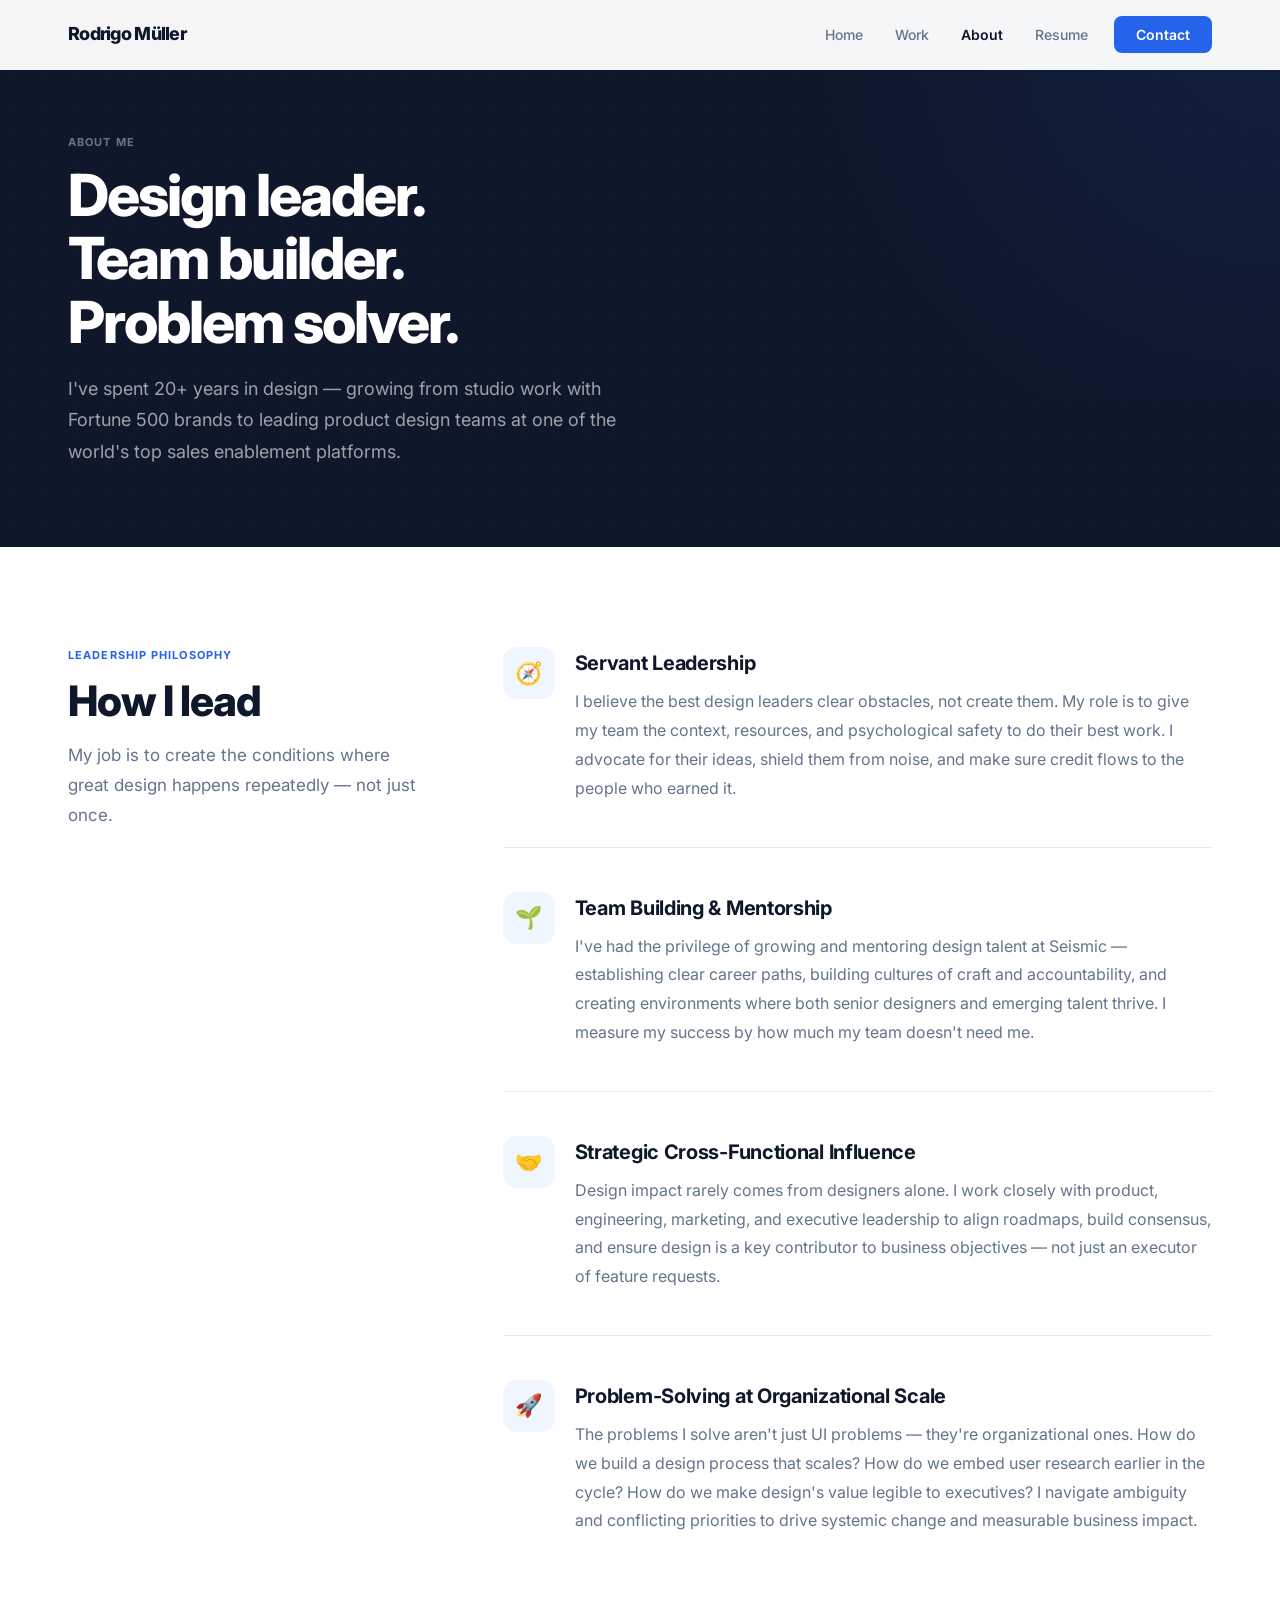
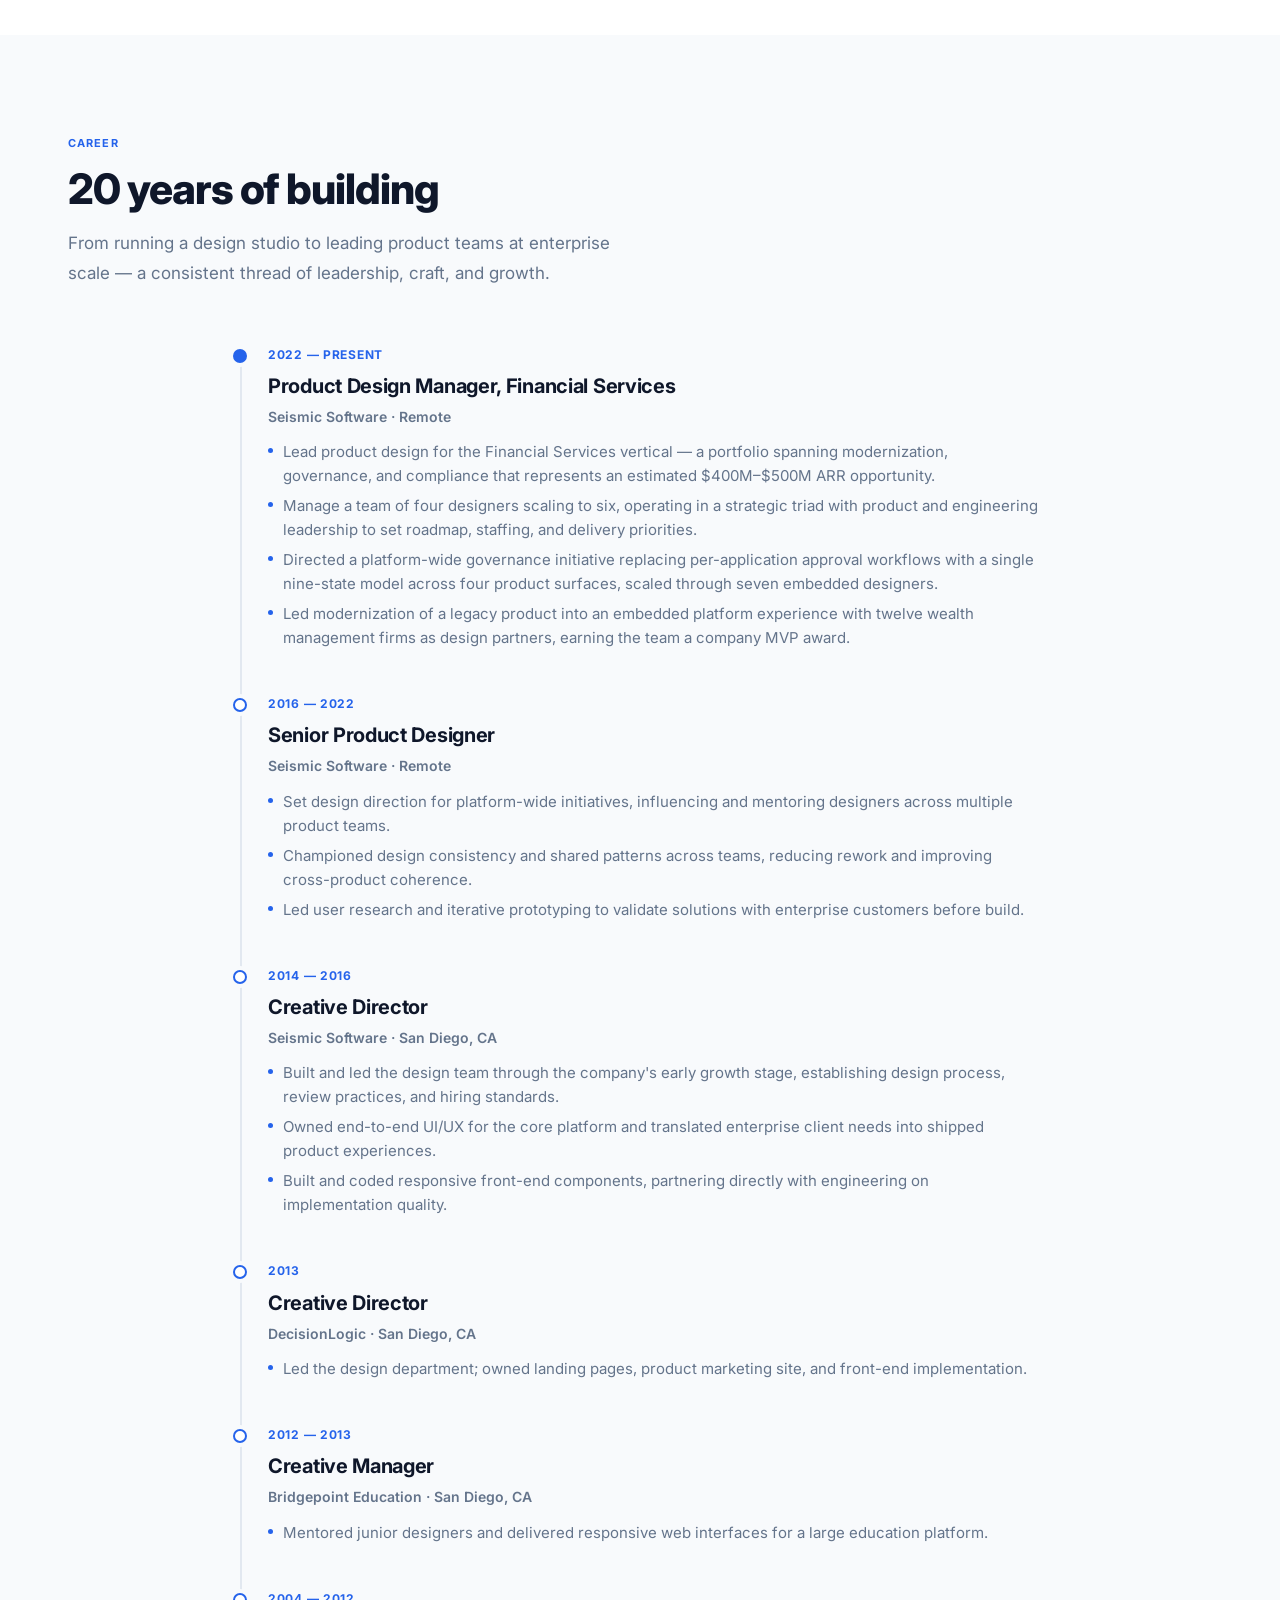
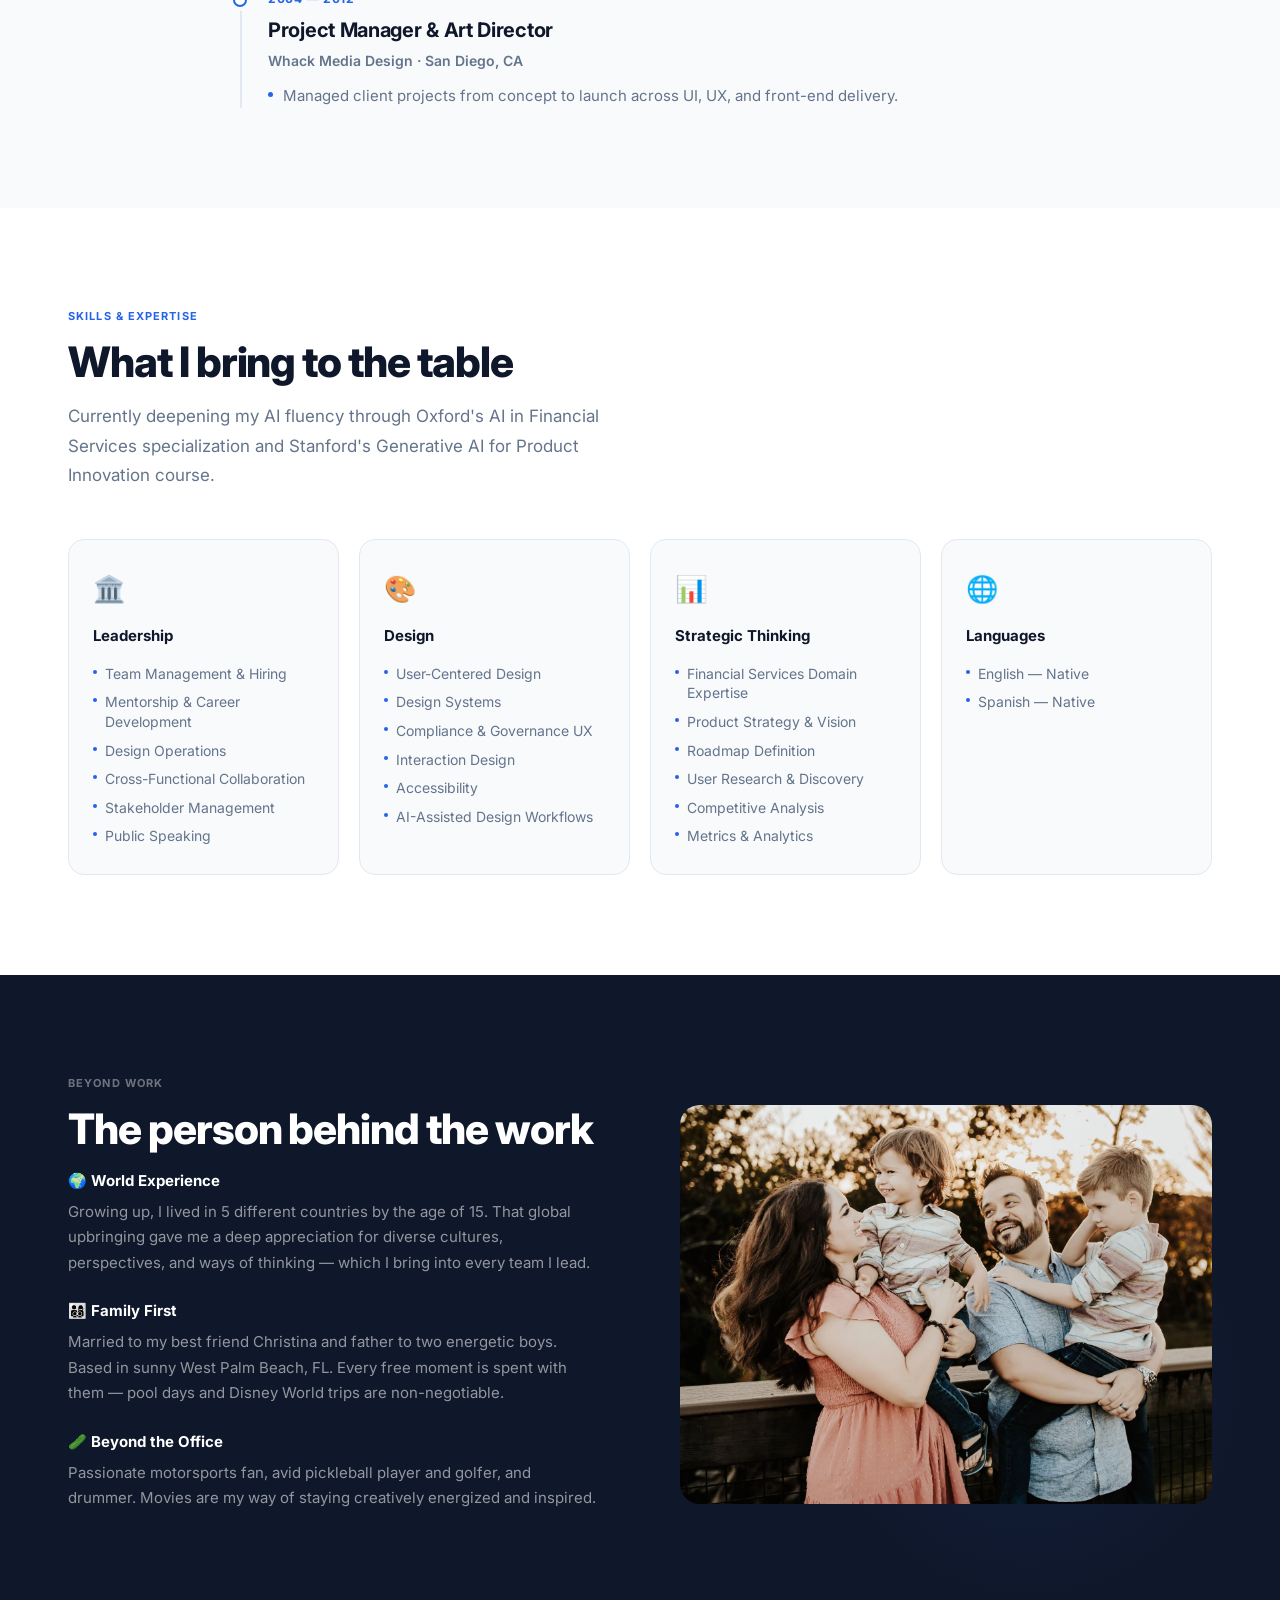
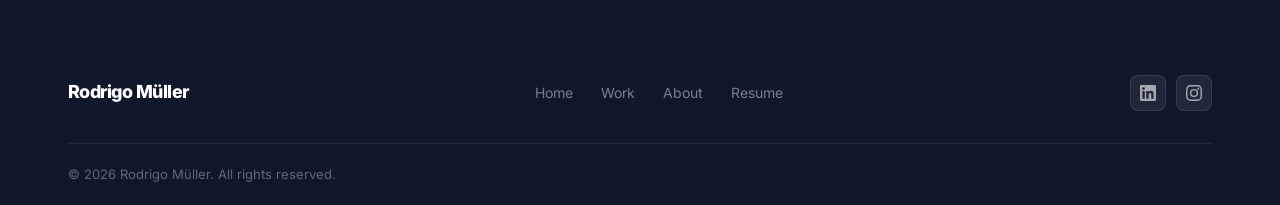
==== about.html @ 610b1f3c "Add golf to Beyond the Office section" ====
<!DOCTYPE html>
<html lang="en">
<head>
  <meta charset="UTF-8" />
  <meta name="viewport" content="width=device-width, initial-scale=1.0" />
  <title>About — Rodrigo Müller</title>
  <meta name="description" content="Design leader with 20+ years of experience building products and teams. Currently Product Design Manager, Financial Services at Seismic." />
  <link rel="stylesheet" href="css/style.css" />
</head>
<body>

  <!-- ===================== NAVIGATION ===================== -->
  <nav class="nav" id="nav">
    <div class="container">
      <a href="index.html" class="nav-logo">Rodrigo Müller</a>
      <ul class="nav-links" id="navLinks">
        <li><a href="index.html" class="nav-link" data-page="index.html">Home</a></li>
        <li><a href="case-studies.html" class="nav-link" data-page="case-studies.html">Work</a></li>
        <li><a href="about.html" class="nav-link" data-page="about.html">About</a></li>
        <li><a href="resume.html" class="nav-link" data-page="resume.html">Resume</a></li>
        <li><a href="mailto:rocomu8@gmail.com" class="nav-cta">Contact</a></li>
      </ul>
      <button class="nav-mobile-toggle" id="navToggle" aria-label="Toggle menu" aria-expanded="false">
        <span></span><span></span><span></span>
      </button>
    </div>
  </nav>

  <!-- ===================== PAGE HERO ===================== -->
  <section class="page-hero">
    <div class="container">
      <span class="section-label">About Me</span>
      <h1 class="page-hero-title">Design leader.<br>Team builder.<br>Problem solver.</h1>
      <p class="page-hero-subtitle">
        I've spent 20+ years in design — growing from studio work with Fortune 500 brands
        to leading product design teams at one of the world's top sales enablement platforms.
      </p>
    </div>
  </section>

  <!-- ===================== LEADERSHIP ===================== -->
  <section class="leadership-section">
    <div class="container">
      <div class="leadership-grid">
        <div class="leadership-intro fade-up">
          <span class="section-label">Leadership Philosophy</span>
          <h2 class="section-title">How I lead</h2>
          <p class="section-subtitle">
            My job is to create the conditions where great design happens repeatedly —
            not just once.
          </p>
        </div>
        <div class="leadership-items stagger">
          <div class="leadership-item">
            <div class="leadership-icon">🧭</div>
            <div>
              <h3 class="leadership-item-title">Servant Leadership</h3>
              <p class="leadership-item-desc">
                I believe the best design leaders clear obstacles, not create them. My role
                is to give my team the context, resources, and psychological safety to do their
                best work. I advocate for their ideas, shield them from noise, and make sure
                credit flows to the people who earned it.
              </p>
            </div>
          </div>
          <div class="leadership-item">
            <div class="leadership-icon">🌱</div>
            <div>
              <h3 class="leadership-item-title">Team Building & Mentorship</h3>
              <p class="leadership-item-desc">
                I've had the privilege of growing and mentoring design talent at Seismic —
                establishing clear career paths, building cultures of craft and accountability,
                and creating environments where both senior designers and emerging talent thrive.
                I measure my success by how much my team doesn't need me.
              </p>
            </div>
          </div>
          <div class="leadership-item">
            <div class="leadership-icon">🤝</div>
            <div>
              <h3 class="leadership-item-title">Strategic Cross-Functional Influence</h3>
              <p class="leadership-item-desc">
                Design impact rarely comes from designers alone. I work closely with product,
                engineering, marketing, and executive leadership to align roadmaps, build
                consensus, and ensure design is a key contributor to business objectives —
                not just an executor of feature requests.
              </p>
            </div>
          </div>
          <div class="leadership-item">
            <div class="leadership-icon">🚀</div>
            <div>
              <h3 class="leadership-item-title">Problem-Solving at Organizational Scale</h3>
              <p class="leadership-item-desc">
                The problems I solve aren't just UI problems — they're organizational ones.
                How do we build a design process that scales? How do we embed user research
                earlier in the cycle? How do we make design's value legible to executives?
                I navigate ambiguity and conflicting priorities to drive systemic change and
                measurable business impact.
              </p>
            </div>
          </div>
        </div>
      </div>
    </div>
  </section>

  <!-- ===================== CAREER TIMELINE ===================== -->
  <section class="career-section">
    <div class="container">
      <div class="fade-up" style="margin-bottom: 56px; max-width: 640px;">
        <span class="section-label">Career</span>
        <h2 class="section-title">20 years of building</h2>
        <p class="section-subtitle">
          From running a design studio to leading product teams at enterprise scale —
          a consistent thread of leadership, craft, and growth.
        </p>
      </div>
      <div class="timeline stagger">
        <div class="timeline-item">
          <div class="timeline-dot current"></div>
          <div class="timeline-date">2022 — Present</div>
          <div class="timeline-role">Product Design Manager, Financial Services</div>
          <div class="timeline-company">Seismic Software · Remote</div>
          <div class="timeline-bullets">
            <div class="timeline-bullet">Lead product design for the Financial Services vertical — a portfolio spanning modernization, governance, and compliance that represents an estimated $400M–$500M ARR opportunity.</div>
            <div class="timeline-bullet">Manage a team of four designers scaling to six, operating in a strategic triad with product and engineering leadership to set roadmap, staffing, and delivery priorities.</div>
            <div class="timeline-bullet">Directed a platform-wide governance initiative replacing per-application approval workflows with a single nine-state model across four product surfaces, scaled through seven embedded designers.</div>
            <div class="timeline-bullet">Led modernization of a legacy product into an embedded platform experience with twelve wealth management firms as design partners, earning the team a company MVP award.</div>
          </div>
        </div>
        <div class="timeline-item">
          <div class="timeline-dot"></div>
          <div class="timeline-date">2016 — 2022</div>
          <div class="timeline-role">Senior Product Designer</div>
          <div class="timeline-company">Seismic Software · Remote</div>
          <div class="timeline-bullets">
            <div class="timeline-bullet">Set design direction for platform-wide initiatives, influencing and mentoring designers across multiple product teams.</div>
            <div class="timeline-bullet">Championed design consistency and shared patterns across teams, reducing rework and improving cross-product coherence.</div>
            <div class="timeline-bullet">Led user research and iterative prototyping to validate solutions with enterprise customers before build.</div>
          </div>
        </div>
        <div class="timeline-item">
          <div class="timeline-dot"></div>
          <div class="timeline-date">2014 — 2016</div>
          <div class="timeline-role">Creative Director</div>
          <div class="timeline-company">Seismic Software · San Diego, CA</div>
          <div class="timeline-bullets">
            <div class="timeline-bullet">Built and led the design team through the company's early growth stage, establishing design process, review practices, and hiring standards.</div>
            <div class="timeline-bullet">Owned end-to-end UI/UX for the core platform and translated enterprise client needs into shipped product experiences.</div>
            <div class="timeline-bullet">Built and coded responsive front-end components, partnering directly with engineering on implementation quality.</div>
          </div>
        </div>
        <div class="timeline-item">
          <div class="timeline-dot"></div>
          <div class="timeline-date">2013</div>
          <div class="timeline-role">Creative Director</div>
          <div class="timeline-company">DecisionLogic · San Diego, CA</div>
          <div class="timeline-bullets">
            <div class="timeline-bullet">Led the design department; owned landing pages, product marketing site, and front-end implementation.</div>
          </div>
        </div>
        <div class="timeline-item">
          <div class="timeline-dot"></div>
          <div class="timeline-date">2012 — 2013</div>
          <div class="timeline-role">Creative Manager</div>
          <div class="timeline-company">Bridgepoint Education · San Diego, CA</div>
          <div class="timeline-bullets">
            <div class="timeline-bullet">Mentored junior designers and delivered responsive web interfaces for a large education platform.</div>
          </div>
        </div>
        <div class="timeline-item">
          <div class="timeline-dot"></div>
          <div class="timeline-date">2004 — 2012</div>
          <div class="timeline-role">Project Manager & Art Director</div>
          <div class="timeline-company">Whack Media Design · San Diego, CA</div>
          <div class="timeline-bullets">
            <div class="timeline-bullet">Managed client projects from concept to launch across UI, UX, and front-end delivery.</div>
          </div>
        </div>
      </div>
    </div>
  </section>

  <!-- ===================== SKILLS ===================== -->
  <section class="skills-section">
    <div class="container">
      <div class="fade-up" style="margin-bottom: 0;">
        <span class="section-label">Skills & Expertise</span>
        <h2 class="section-title">What I bring to the table</h2>
        <p class="section-subtitle" style="margin-top: 12px;">
          Currently deepening my AI fluency through Oxford's AI in Financial Services
          specialization and Stanford's Generative AI for Product Innovation course.
        </p>
      </div>
      <div class="skills-grid stagger">
        <div class="skill-card">
          <div class="skill-card-icon">🏛️</div>
          <div class="skill-card-title">Leadership</div>
          <ul class="skill-list">
            <li>Team Management & Hiring</li>
            <li>Mentorship & Career Development</li>
            <li>Design Operations</li>
            <li>Cross-Functional Collaboration</li>
            <li>Stakeholder Management</li>
            <li>Public Speaking</li>
          </ul>
        </div>
        <div class="skill-card">
          <div class="skill-card-icon">🎨</div>
          <div class="skill-card-title">Design</div>
          <ul class="skill-list">
            <li>User-Centered Design</li>
            <li>Design Systems</li>
            <li>Compliance & Governance UX</li>
            <li>Interaction Design</li>
            <li>Accessibility</li>
            <li>AI-Assisted Design Workflows</li>
          </ul>
        </div>
        <div class="skill-card">
          <div class="skill-card-icon">📊</div>
          <div class="skill-card-title">Strategic Thinking</div>
          <ul class="skill-list">
            <li>Financial Services Domain Expertise</li>
            <li>Product Strategy & Vision</li>
            <li>Roadmap Definition</li>
            <li>User Research & Discovery</li>
            <li>Competitive Analysis</li>
            <li>Metrics & Analytics</li>
          </ul>
        </div>
        <div class="skill-card">
          <div class="skill-card-icon">🌐</div>
          <div class="skill-card-title">Languages</div>
          <ul class="skill-list">
            <li>English — Native</li>
            <li>Spanish — Native</li>
          </ul>
        </div>
      </div>
    </div>
  </section>

  <!-- ===================== PERSONAL ===================== -->
  <section class="personal-section">
    <div class="container">
      <div class="personal-grid">
        <div class="personal-content fade-up">
          <span class="section-label">Beyond Work</span>
          <h2 class="section-title" style="color: #fff;">The person behind the work</h2>
          <div class="personal-item">
            <div class="personal-item-title">🌍 World Experience</div>
            <div class="personal-item-desc">
              Growing up, I lived in 5 different countries by the age of 15. That global upbringing
              gave me a deep appreciation for diverse cultures, perspectives, and ways of thinking —
              which I bring into every team I lead.
            </div>
          </div>
          <div class="personal-item">
            <div class="personal-item-title">👨‍👩‍👦‍👦 Family First</div>
            <div class="personal-item-desc">
              Married to my best friend Christina and father to two energetic boys. Based in sunny
              West Palm Beach, FL. Every free moment is spent with them — pool days and Disney World
              trips are non-negotiable.
            </div>
          </div>
          <div class="personal-item">
            <div class="personal-item-title">🥒 Beyond the Office</div>
            <div class="personal-item-desc">
              Passionate motorsports fan, avid pickleball player and golfer, and drummer. Movies
              are my way of staying creatively energized and inspired.
            </div>
          </div>
        </div>
        <div class="personal-image fade-up">
          <img src="assets/img/family.jpg" alt="Rodrigo with his family" />
        </div>
      </div>
    </div>
  </section>

  <!-- ===================== FOOTER ===================== -->
  <footer class="footer">
    <div class="container">
      <div class="footer-top">
        <div class="footer-logo">Rodrigo Müller</div>
        <nav class="footer-nav">
          <a href="index.html" class="footer-nav-link">Home</a>
          <a href="case-studies.html" class="footer-nav-link">Work</a>
          <a href="about.html" class="footer-nav-link">About</a>
          <a href="resume.html" class="footer-nav-link">Resume</a>
        </nav>
        <div class="footer-social">
          <a href="https://www.linkedin.com/in/rodmuller/" class="social-btn" target="_blank" rel="noopener" aria-label="LinkedIn">
            <svg width="16" height="16" viewBox="0 0 24 24" fill="currentColor"><path d="M20.447 20.452h-3.554v-5.569c0-1.328-.027-3.037-1.852-3.037-1.853 0-2.136 1.445-2.136 2.939v5.667H9.351V9h3.414v1.561h.046c.477-.9 1.637-1.85 3.37-1.85 3.601 0 4.267 2.37 4.267 5.455v6.286zM5.337 7.433a2.062 2.062 0 01-2.063-2.065 2.064 2.064 0 112.063 2.065zm1.782 13.019H3.555V9h3.564v11.452zM22.225 0H1.771C.792 0 0 .774 0 1.729v20.542C0 23.227.792 24 1.771 24h20.451C23.2 24 24 23.227 24 22.271V1.729C24 .774 23.2 0 22.222 0h.003z"/></svg>
          </a>
          <a href="https://www.instagram.com/rocomu8/" class="social-btn" target="_blank" rel="noopener" aria-label="Instagram">
            <svg width="16" height="16" viewBox="0 0 24 24" fill="currentColor"><path d="M12 2.163c3.204 0 3.584.012 4.85.07 3.252.148 4.771 1.691 4.919 4.919.058 1.265.069 1.645.069 4.849 0 3.205-.012 3.584-.069 4.849-.149 3.225-1.664 4.771-4.919 4.919-1.266.058-1.644.07-4.85.07-3.204 0-3.584-.012-4.849-.07-3.26-.149-4.771-1.699-4.919-4.92-.058-1.265-.07-1.644-.07-4.849 0-3.204.013-3.583.07-4.849.149-3.227 1.664-4.771 4.919-4.919 1.266-.057 1.645-.069 4.849-.069zM12 0C8.741 0 8.333.014 7.053.072 2.695.272.273 2.69.073 7.052.014 8.333 0 8.741 0 12c0 3.259.014 3.668.072 4.948.2 4.358 2.618 6.78 6.98 6.98C8.333 23.986 8.741 24 12 24c3.259 0 3.668-.014 4.948-.072 4.354-.2 6.782-2.618 6.979-6.98.059-1.28.073-1.689.073-4.948 0-3.259-.014-3.667-.072-4.947-.196-4.354-2.617-6.78-6.979-6.98C15.668.014 15.259 0 12 0zm0 5.838a6.162 6.162 0 100 12.324 6.162 6.162 0 000-12.324zM12 16a4 4 0 110-8 4 4 0 010 8zm6.406-11.845a1.44 1.44 0 100 2.881 1.44 1.44 0 000-2.881z"/></svg>
          </a>
        </div>
      </div>
      <div class="footer-bottom">
        <p class="footer-copy">© <span id="year"></span> Rodrigo Müller. All rights reserved.</p>
      </div>
    </div>
  </footer>

  <script src="js/main.js"></script>
</body>
</html>
---- css/style.css ----
@import url('https://fonts.googleapis.com/css2?family=Inter:wght@300;400;500;600;700;800&display=swap');

/* ============================================================
   CSS Variables
   ============================================================ */
:root {
  --navy:        #0F172A;
  --navy-light:  #1E293B;
  --blue:        #2563EB;
  --blue-hover:  #1D4ED8;
  --blue-light:  #EFF6FF;
  --amber:       #D97706;
  --white:       #FFFFFF;
  --bg-alt:      #F8FAFC;
  --text:        #0F172A;
  --text-muted:  #64748B;
  --border:      #E2E8F0;
  --font:        'Inter', -apple-system, BlinkMacSystemFont, 'Segoe UI', sans-serif;
  --max-w:       1200px;
  --nav-h:       70px;
  --ease:        all 0.2s ease;
}

/* ============================================================
   Reset & Base
   ============================================================ */
*, *::before, *::after { box-sizing: border-box; margin: 0; padding: 0; }
html { scroll-behavior: smooth; font-size: 16px; }
body {
  font-family: var(--font);
  color: var(--text);
  background: var(--white);
  line-height: 1.6;
  -webkit-font-smoothing: antialiased;
}
img { display: block; max-width: 100%; }
a { color: inherit; text-decoration: none; }
ul { list-style: none; }

/* ============================================================
   Utilities
   ============================================================ */
.container {
  max-width: var(--max-w);
  margin: 0 auto;
  padding: 0 28px;
}
.section-label {
  display: block;
  font-size: 11px;
  font-weight: 700;
  letter-spacing: 0.1em;
  text-transform: uppercase;
  color: var(--blue);
  margin-bottom: 12px;
}
.section-title {
  font-size: clamp(28px, 4vw, 42px);
  font-weight: 800;
  line-height: 1.15;
  letter-spacing: -0.025em;
  color: var(--text);
  margin-bottom: 16px;
}
.section-subtitle {
  font-size: 17px;
  color: var(--text-muted);
  line-height: 1.75;
  max-width: 580px;
}

/* ============================================================
   Navigation
   ============================================================ */
.nav {
  position: fixed;
  top: 0; left: 0; right: 0;
  z-index: 200;
  height: var(--nav-h);
  display: flex;
  align-items: center;
  background: rgba(255, 255, 255, 0.96);
  backdrop-filter: blur(14px);
  border-bottom: 1px solid transparent;
  transition: border-color 0.3s, box-shadow 0.3s;
}
.nav.scrolled {
  border-bottom-color: var(--border);
  box-shadow: 0 1px 12px rgba(0,0,0,0.06);
}
.nav .container {
  display: flex;
  align-items: center;
  justify-content: space-between;
  width: 100%;
}
.nav-logo {
  font-size: 18px;
  font-weight: 800;
  letter-spacing: -0.04em;
  color: var(--navy);
  white-space: nowrap;
}
.nav-links {
  display: flex;
  align-items: center;
  gap: 4px;
}
.nav-link {
  font-size: 14px;
  font-weight: 500;
  color: var(--text-muted);
  padding: 8px 14px;
  border-radius: 8px;
  transition: var(--ease);
}
.nav-link:hover { color: var(--text); background: var(--bg-alt); }
.nav-link.active { color: var(--text); font-weight: 600; }
.nav-cta {
  font-size: 14px;
  font-weight: 600;
  color: var(--white);
  background: var(--blue);
  padding: 10px 22px;
  border-radius: 8px;
  margin-left: 8px;
  transition: var(--ease);
}
.nav-cta:hover { background: var(--blue-hover); }
.nav-mobile-toggle {
  display: none;
  flex-direction: column;
  gap: 5px;
  cursor: pointer;
  padding: 8px;
  background: none;
  border: none;
}
.nav-mobile-toggle span {
  display: block;
  width: 22px;
  height: 2px;
  background: var(--text);
  border-radius: 2px;
  transition: var(--ease);
}

/* ============================================================
   Buttons
   ============================================================ */
.btn {
  display: inline-flex;
  align-items: center;
  gap: 8px;
  font-size: 15px;
  font-weight: 600;
  padding: 14px 28px;
  border-radius: 10px;
  transition: var(--ease);
  cursor: pointer;
  border: none;
  white-space: nowrap;
}
.btn-primary { background: var(--blue); color: var(--white); }
.btn-primary:hover { background: var(--blue-hover); transform: translateY(-1px); box-shadow: 0 8px 24px rgba(37,99,235,0.3); }
.btn-outline { background: transparent; color: var(--text); border: 1.5px solid var(--border); }
.btn-outline:hover { border-color: var(--navy); background: var(--bg-alt); }
.btn-ghost { background: transparent; color: var(--white); border: 1.5px solid rgba(255,255,255,0.25); }
.btn-ghost:hover { background: rgba(255,255,255,0.08); border-color: rgba(255,255,255,0.5); }
.btn-sm { font-size: 13px; padding: 10px 20px; }

/* ============================================================
   Hero Section (Home)
   ============================================================ */
.hero {
  background: var(--navy);
  min-height: 100vh;
  display: flex;
  align-items: center;
  padding-top: var(--nav-h);
  position: relative;
  overflow: hidden;
  background-image: radial-gradient(rgba(255,255,255,0.025) 1px, transparent 1px);
  background-size: 30px 30px;
}
.hero::before {
  content: '';
  position: absolute;
  top: -150px; right: -150px;
  width: 700px; height: 700px;
  border-radius: 50%;
  background: radial-gradient(circle, rgba(37,99,235,0.14) 0%, transparent 65%);
  pointer-events: none;
}
.hero::after {
  content: '';
  position: absolute;
  bottom: -80px; left: -80px;
  width: 500px; height: 500px;
  border-radius: 50%;
  background: radial-gradient(circle, rgba(217,119,6,0.06) 0%, transparent 65%);
  pointer-events: none;
}
.hero .container {
  display: grid;
  grid-template-columns: 1.1fr 0.9fr;
  gap: 80px;
  align-items: center;
  padding-top: 80px;
  padding-bottom: 80px;
  position: relative;
  z-index: 1;
}
.hero-badge {
  display: inline-flex;
  align-items: center;
  gap: 8px;
  font-size: 12px;
  font-weight: 700;
  letter-spacing: 0.08em;
  text-transform: uppercase;
  color: #93C5FD;
  background: rgba(37,99,235,0.12);
  border: 1px solid rgba(37,99,235,0.25);
  padding: 6px 14px;
  border-radius: 100px;
  margin-bottom: 24px;
}
.hero-badge-dot {
  width: 6px; height: 6px;
  border-radius: 50%;
  background: #60A5FA;
  animation: pulse 2s infinite;
}
@keyframes pulse {
  0%, 100% { opacity: 1; }
  50% { opacity: 0.4; }
}
.hero-headline {
  font-size: clamp(38px, 5.5vw, 64px);
  font-weight: 800;
  line-height: 1.08;
  letter-spacing: -0.035em;
  color: var(--white);
  margin-bottom: 22px;
}
.hero-headline em {
  font-style: normal;
  color: #60A5FA;
}
.hero-description {
  font-size: 18px;
  line-height: 1.75;
  color: rgba(255,255,255,0.65);
  margin-bottom: 36px;
  max-width: 500px;
}
.hero-cta {
  display: flex;
  gap: 12px;
  flex-wrap: wrap;
}
.hero-image-wrap {
  display: flex;
  justify-content: flex-end;
  position: relative;
}
.hero-image-wrap img {
  width: 100%;
  max-width: 440px;
  border-radius: 20px;
  object-fit: cover;
  object-position: top center;
  aspect-ratio: 3/4;
  border: 1px solid rgba(255,255,255,0.08);
}
.hero-img-placeholder {
  width: 100%;
  max-width: 440px;
  aspect-ratio: 3/4;
  border-radius: 20px;
  background: linear-gradient(145deg, #1E293B 0%, #0F172A 100%);
  border: 1px solid rgba(255,255,255,0.08);
  display: flex;
  align-items: center;
  justify-content: center;
  color: rgba(255,255,255,0.25);
  font-size: 13px;
  letter-spacing: 0.05em;
}

/* ============================================================
   Stats Bar
   ============================================================ */
.stats-bar {
  background: var(--white);
  border-bottom: 1px solid var(--border);
  padding: 48px 0;
}
.stats-bar .container {
  display: grid;
  grid-template-columns: repeat(4, 1fr);
  gap: 0;
  position: relative;
}
.stats-bar .container::before {
  display: none;
}
.stat-item {
  text-align: center;
  padding: 0 20px;
  border-right: 1px solid var(--border);
}
.stat-item:last-child { border-right: none; }
.stat-number {
  font-size: 38px;
  font-weight: 800;
  color: var(--text);
  letter-spacing: -0.04em;
  line-height: 1;
  margin-bottom: 8px;
}
.stat-number span { color: var(--blue); }
.stat-label {
  font-size: 13px;
  color: var(--text-muted);
  font-weight: 500;
  line-height: 1.4;
}

/* ============================================================
   Featured Work (Home)
   ============================================================ */
.featured-work {
  padding: 100px 0;
}
.section-header {
  display: flex;
  align-items: flex-end;
  justify-content: space-between;
  margin-bottom: 64px;
  flex-wrap: wrap;
  gap: 24px;
}
.case-card {
  display: grid;
  grid-template-columns: 1fr 1fr;
  background: var(--white);
  border: 1px solid var(--border);
  border-radius: 20px;
  overflow: hidden;
  margin-bottom: 24px;
  transition: box-shadow 0.3s ease, transform 0.3s ease;
}
.case-card:hover {
  box-shadow: 0 24px 60px rgba(0,0,0,0.1);
  transform: translateY(-4px);
}
.case-card.reverse { direction: rtl; }
.case-card.reverse > * { direction: ltr; }
.case-card-image {
  overflow: hidden;
  position: relative;
  min-height: 380px;
}
.case-card-image { border-right: 1px solid var(--border); }
.case-card.reverse .case-card-image { border-right: none; border-left: 1px solid var(--border); }
.case-card-image img {
  width: 100%;
  height: 100%;
  object-fit: cover;
  object-position: center;
  transition: transform 0.5s ease;
}
.case-card:hover .case-card-image img { transform: scale(1.04); }
.case-card-img-placeholder {
  width: 100%; height: 100%; min-height: 380px;
  background: linear-gradient(145deg, #1E293B 0%, #334155 100%);
  display: flex; align-items: center; justify-content: center;
  color: rgba(255,255,255,0.2); font-size: 13px; letter-spacing: 0.05em;
}
.case-card-content {
  padding: 56px 52px;
  display: flex;
  flex-direction: column;
  justify-content: center;
}
.case-tag {
  display: inline-block;
  font-size: 11px;
  font-weight: 700;
  letter-spacing: 0.08em;
  text-transform: uppercase;
  color: var(--blue);
  margin-bottom: 14px;
}
.case-card-title {
  font-size: 26px;
  font-weight: 800;
  letter-spacing: -0.025em;
  line-height: 1.2;
  margin-bottom: 14px;
  color: var(--text);
}
.case-card-desc {
  font-size: 16px;
  color: var(--text-muted);
  line-height: 1.75;
  margin-bottom: 28px;
}
.case-card-metrics {
  display: flex;
  gap: 28px;
  margin-bottom: 32px;
  flex-wrap: wrap;
}
.case-metric-value {
  font-size: 22px;
  font-weight: 800;
  color: var(--text);
  letter-spacing: -0.02em;
  line-height: 1;
}
.case-metric-label {
  font-size: 12px;
  color: var(--text-muted);
  font-weight: 500;
  margin-top: 4px;
}
.case-link {
  display: inline-flex;
  align-items: center;
  gap: 8px;
  font-size: 14px;
  font-weight: 700;
  color: var(--blue);
  transition: gap 0.2s ease;
}
.case-link:hover { gap: 12px; }
.case-link::after { content: '→'; }

/* ============================================================
   Leadership Teaser (Home)
   ============================================================ */
.leadership-teaser {
  background: var(--navy);
  padding: 100px 0;
  position: relative;
  overflow: hidden;
}
.leadership-teaser::before {
  content: '';
  position: absolute;
  top: 0; right: 0;
  width: 600px; height: 600px;
  border-radius: 50%;
  background: radial-gradient(circle, rgba(37,99,235,0.1) 0%, transparent 65%);
  pointer-events: none;
}
.leadership-teaser .container {
  display: grid;
  grid-template-columns: 1fr 1fr;
  gap: 80px;
  align-items: center;
  position: relative;
  z-index: 1;
}
.leadership-teaser-content .section-label { color: rgba(255,255,255,0.4); }
.leadership-teaser-content .section-title { color: var(--white); }
.leadership-teaser-content p {
  color: rgba(255,255,255,0.65);
  font-size: 17px;
  line-height: 1.8;
  margin-bottom: 20px;
}
.leadership-teaser-content .btn-ghost { margin-top: 12px; }
.pillars-grid {
  display: grid;
  grid-template-columns: 1fr 1fr;
  gap: 14px;
}
.pillar {
  background: rgba(255,255,255,0.04);
  border: 1px solid rgba(255,255,255,0.07);
  border-radius: 14px;
  padding: 22px 20px;
  transition: var(--ease);
}
.pillar:hover { background: rgba(255,255,255,0.07); }
.pillar-icon { font-size: 22px; margin-bottom: 10px; }
.pillar-title { font-size: 14px; font-weight: 700; color: var(--white); margin-bottom: 6px; }
.pillar-desc { font-size: 13px; color: rgba(255,255,255,0.5); line-height: 1.55; }

/* ============================================================
   Contact CTA (Home)
   ============================================================ */
.contact-cta {
  padding: 100px 0;
  background: var(--bg-alt);
  text-align: center;
}
.contact-cta .section-title { margin: 0 auto 16px; max-width: 640px; }
.contact-cta .section-subtitle { margin: 0 auto 36px; }
.btn-group { display: flex; gap: 12px; justify-content: center; flex-wrap: wrap; }

/* ============================================================
   Footer
   ============================================================ */
.footer {
  background: var(--navy);
  padding: 40px 0 0;
}
.footer-top {
  display: flex;
  align-items: center;
  justify-content: space-between;
  flex-wrap: wrap;
  gap: 24px;
  padding-bottom: 32px;
}
.footer-logo { font-size: 18px; font-weight: 800; color: var(--white); letter-spacing: -0.03em; }
.footer-nav { display: flex; gap: 28px; flex-wrap: wrap; }
.footer-nav-link { font-size: 14px; color: rgba(255,255,255,0.45); transition: var(--ease); }
.footer-nav-link:hover { color: var(--white); }
.footer-social { display: flex; gap: 10px; }
.social-btn {
  width: 36px; height: 36px;
  border-radius: 8px;
  background: rgba(255,255,255,0.07);
  border: 1px solid rgba(255,255,255,0.1);
  display: flex; align-items: center; justify-content: center;
  color: rgba(255,255,255,0.6);
  transition: var(--ease);
}
.social-btn:hover { background: rgba(255,255,255,0.14); color: var(--white); }
.social-btn svg { display: block; }
.footer-bottom {
  border-top: 1px solid rgba(255,255,255,0.07);
  padding: 20px 0;
  display: flex;
  align-items: center;
  justify-content: space-between;
  flex-wrap: wrap;
  gap: 12px;
}
.footer-copy { font-size: 13px; color: rgba(255,255,255,0.35); }

/* ============================================================
   Page Hero (Inner Pages)
   ============================================================ */
.page-hero {
  background: var(--navy);
  background-image: radial-gradient(rgba(255,255,255,0.025) 1px, transparent 1px);
  background-size: 30px 30px;
  padding: calc(var(--nav-h) + 64px) 0 80px;
  position: relative;
  overflow: hidden;
}
.page-hero::before {
  content: '';
  position: absolute;
  top: 0; right: 0;
  width: 600px; height: 400px;
  background: radial-gradient(circle at top right, rgba(37,99,235,0.12) 0%, transparent 65%);
  pointer-events: none;
}
.page-hero .container { position: relative; z-index: 1; }
.page-hero .section-label { color: rgba(255,255,255,0.4); }
.page-hero-title {
  font-size: clamp(36px, 5vw, 58px);
  font-weight: 800;
  letter-spacing: -0.035em;
  line-height: 1.1;
  color: var(--white);
  margin-bottom: 18px;
  max-width: 700px;
}
.page-hero-subtitle {
  font-size: 18px;
  color: rgba(255,255,255,0.6);
  line-height: 1.75;
  max-width: 600px;
}

/* ============================================================
   About Page — Leadership
   ============================================================ */
.leadership-section { padding: 100px 0; }
.leadership-grid {
  display: grid;
  grid-template-columns: 1fr 2fr;
  gap: 80px;
  align-items: start;
}
.leadership-intro { position: sticky; top: 100px; }
.leadership-intro .section-subtitle { margin-top: 16px; }
.leadership-items { display: flex; flex-direction: column; gap: 44px; }
.leadership-item {
  display: grid;
  grid-template-columns: 52px 1fr;
  gap: 20px;
  align-items: start;
  padding-bottom: 44px;
  border-bottom: 1px solid var(--border);
}
.leadership-item:last-child { border-bottom: none; padding-bottom: 0; }
.leadership-icon {
  width: 52px; height: 52px;
  border-radius: 14px;
  background: var(--blue-light);
  display: flex; align-items: center; justify-content: center;
  font-size: 22px;
  flex-shrink: 0;
}
.leadership-item-title {
  font-size: 20px;
  font-weight: 700;
  letter-spacing: -0.015em;
  margin-bottom: 8px;
  color: var(--text);
}
.leadership-item-desc {
  font-size: 16px;
  color: var(--text-muted);
  line-height: 1.8;
}

/* ============================================================
   About Page — Career Timeline
   ============================================================ */
.career-section { background: var(--bg-alt); padding: 100px 0; }
.timeline { max-width: 800px; margin: 0 auto; position: relative; padding-left: 28px; }
.timeline::before {
  content: '';
  position: absolute;
  left: 0; top: 6px; bottom: 0;
  width: 2px;
  background: var(--border);
}
.timeline-item {
  position: relative;
  padding-bottom: 44px;
}
.timeline-item:last-child { padding-bottom: 0; }
.timeline-dot {
  position: absolute;
  left: -35px; top: 4px;
  width: 14px; height: 14px;
  border-radius: 50%;
  background: var(--white);
  border: 2.5px solid var(--blue);
  box-shadow: 0 0 0 4px var(--bg-alt);
}
.timeline-dot.current { background: var(--blue); }
.timeline-date {
  font-size: 12px;
  font-weight: 700;
  color: var(--blue);
  letter-spacing: 0.06em;
  text-transform: uppercase;
  margin-bottom: 6px;
}
.timeline-role {
  font-size: 20px;
  font-weight: 700;
  letter-spacing: -0.015em;
  margin-bottom: 4px;
  color: var(--text);
}
.timeline-company {
  font-size: 14px;
  color: var(--text-muted);
  font-weight: 600;
  margin-bottom: 12px;
}
.timeline-bullets { display: flex; flex-direction: column; gap: 6px; }
.timeline-bullet {
  font-size: 15px;
  color: var(--text-muted);
  line-height: 1.6;
  display: flex;
  gap: 10px;
  align-items: flex-start;
}
.timeline-bullet::before {
  content: '';
  width: 5px; height: 5px;
  border-radius: 50%;
  background: var(--blue);
  flex-shrink: 0;
  margin-top: 8px;
}

/* ============================================================
   About Page — Skills
   ============================================================ */
.skills-section { padding: 100px 0; }
.skills-grid {
  display: grid;
  grid-template-columns: repeat(4, 1fr);
  gap: 20px;
  margin-top: 48px;
}
.skill-card {
  background: var(--bg-alt);
  border: 1px solid var(--border);
  border-radius: 16px;
  padding: 28px 24px;
}
.skill-card-icon { font-size: 26px; margin-bottom: 14px; }
.skill-card-title { font-size: 15px; font-weight: 700; margin-bottom: 16px; color: var(--text); }
.skill-list { display: flex; flex-direction: column; gap: 9px; }
.skill-list li {
  font-size: 14px;
  color: var(--text-muted);
  display: flex;
  gap: 8px;
  align-items: flex-start;
  line-height: 1.4;
}
.skill-list li::before {
  content: '';
  width: 4px; height: 4px;
  border-radius: 50%;
  background: var(--blue);
  flex-shrink: 0;
  margin-top: 6px;
}

/* ============================================================
   About Page — Personal
   ============================================================ */
.personal-section {
  background: var(--navy);
  padding: 100px 0;
  position: relative;
  overflow: hidden;
}
.personal-section::before {
  content: '';
  position: absolute;
  bottom: 0; right: 0;
  width: 500px; height: 500px;
  border-radius: 50%;
  background: radial-gradient(circle, rgba(37,99,235,0.08) 0%, transparent 65%);
}
.personal-grid {
  display: grid;
  grid-template-columns: 1fr 1fr;
  gap: 80px;
  align-items: center;
}
.personal-content .section-label { color: rgba(255,255,255,0.4); }
.personal-content .section-title { color: var(--white); }
.personal-item { margin-bottom: 24px; }
.personal-item-title { font-size: 15px; font-weight: 700; color: var(--white); margin-bottom: 6px; }
.personal-item-desc { font-size: 15px; color: rgba(255,255,255,0.55); line-height: 1.7; }
.personal-image img {
  width: 100%;
  border-radius: 20px;
  object-fit: cover;
  aspect-ratio: 4/3;
}
.personal-img-placeholder {
  width: 100%; aspect-ratio: 4/3;
  border-radius: 20px;
  background: rgba(255,255,255,0.04);
  border: 1px solid rgba(255,255,255,0.07);
  display: flex; align-items: center; justify-content: center;
  color: rgba(255,255,255,0.2); font-size: 13px;
}

/* ============================================================
   Case Studies Page
   ============================================================ */
.all-cases { padding: 80px 0; }
.cases-grid {
  display: grid;
  grid-template-columns: repeat(3, 1fr);
  gap: 24px;
}
.case-grid-card {
  border: 1px solid var(--border);
  border-radius: 18px;
  overflow: hidden;
  transition: box-shadow 0.3s, transform 0.3s;
  background: var(--white);
}
.case-grid-card:hover { box-shadow: 0 16px 48px rgba(0,0,0,0.1); transform: translateY(-4px); }
.case-grid-image {
  aspect-ratio: 16/10;
  background: #E8EDF5;
  overflow: hidden;
  border-bottom: 1px solid var(--border);
}
.case-grid-image img { width: 100%; height: 100%; object-fit: cover; object-position: top center; transition: transform 0.4s; }
.case-grid-card:hover .case-grid-image img { transform: scale(1.04); }
.case-grid-img-placeholder {
  width: 100%; height: 100%;
  background: linear-gradient(145deg, #1E293B, #334155);
  display: flex; align-items: center; justify-content: center;
  color: rgba(255,255,255,0.2); font-size: 12px;
}
.case-grid-content { padding: 28px 28px 32px; }
.case-grid-tag { font-size: 11px; font-weight: 700; letter-spacing: 0.08em; text-transform: uppercase; color: var(--blue); margin-bottom: 10px; display: block; }
.case-grid-title { font-size: 20px; font-weight: 700; line-height: 1.3; letter-spacing: -0.015em; margin-bottom: 10px; }
.case-grid-desc { font-size: 14px; color: var(--text-muted); line-height: 1.65; margin-bottom: 20px; }
.case-grid-link { font-size: 13px; font-weight: 700; color: var(--blue); display: inline-flex; align-items: center; gap: 6px; transition: gap 0.2s; }
.case-grid-link:hover { gap: 10px; }
.case-grid-link::after { content: '→'; }

/* ============================================================
   Case Study Detail Page
   ============================================================ */
.case-hero { padding: calc(var(--nav-h) + 60px) 0 0; background: var(--navy); }
.case-hero-inner { padding-bottom: 0; }
.case-hero--gos { position: relative; overflow: hidden; }
.case-hero--gos::before {
  content: '';
  position: absolute;
  inset: 0;
  background-image:
    linear-gradient(90deg, var(--navy) 0%, var(--navy) 45%, rgba(15,23,42,0.85) 62%, rgba(15,23,42,0.7) 80%, rgba(15,23,42,0.55) 100%),
    url('../assets/img/GOS-thumbnail.png');
  background-repeat: no-repeat, no-repeat;
  background-position: center, right center;
  background-size: cover, cover;
  z-index: 0;
}
.case-hero--gos .case-hero-inner { position: relative; z-index: 1; }
.case-hero--pen { position: relative; overflow: hidden; }
.case-hero--pen::before {
  content: '';
  position: absolute;
  inset: 0;
  background-image:
    linear-gradient(90deg, var(--navy) 0%, var(--navy) 45%, rgba(15,23,42,0.85) 62%, rgba(15,23,42,0.7) 80%, rgba(15,23,42,0.55) 100%),
    url('../assets/img/PEN-thumbnail.png');
  background-repeat: no-repeat, no-repeat;
  background-position: center, right center;
  background-size: cover, cover;
  z-index: 0;
}
.case-hero--pen .case-hero-inner { position: relative; z-index: 1; }
.case-hero--bulk-email { position: relative; overflow: hidden; }
.case-hero--bulk-email::before {
  content: '';
  position: absolute;
  inset: 0;
  background-image:
    linear-gradient(90deg, var(--navy) 0%, var(--navy) 45%, rgba(15,23,42,0.85) 62%, rgba(15,23,42,0.7) 80%, rgba(15,23,42,0.55) 100%),
    url('../assets/img/Bulk-Email-thumbnail.png');
  background-repeat: no-repeat, no-repeat;
  background-position: center, right center;
  background-size: cover, cover;
  z-index: 0;
}
.case-hero--bulk-email .case-hero-inner { position: relative; z-index: 1; }
.case-breadcrumb {
  display: flex;
  align-items: center;
  gap: 8px;
  margin-bottom: 28px;
  font-size: 13px;
  font-weight: 500;
  color: rgba(255,255,255,0.4);
}
.case-breadcrumb a { color: rgba(255,255,255,0.4); transition: color 0.2s; }
.case-breadcrumb a:hover { color: rgba(255,255,255,0.7); }
.case-breadcrumb span { color: rgba(255,255,255,0.2); }
.case-hero-title {
  font-size: clamp(32px, 5vw, 54px);
  font-weight: 800;
  letter-spacing: -0.035em;
  line-height: 1.1;
  color: var(--white);
  margin-bottom: 18px;
  max-width: 780px;
}
.case-hero-brief {
  font-size: 18px;
  color: rgba(255,255,255,0.6);
  line-height: 1.75;
  max-width: 640px;
  margin-bottom: 52px;
}
.case-meta-bar {
  display: grid;
  grid-template-columns: repeat(4, 1fr);
  border-top: 1px solid rgba(255,255,255,0.08);
  margin-top: 0;
}
.case-meta-item {
  padding: 28px 32px;
  border-right: 1px solid rgba(255,255,255,0.08);
}
.case-meta-item:last-child { border-right: none; }
.case-meta-label {
  font-size: 11px;
  font-weight: 700;
  letter-spacing: 0.08em;
  text-transform: uppercase;
  color: rgba(255,255,255,0.35);
  margin-bottom: 6px;
}
.case-meta-value {
  font-size: 15px;
  font-weight: 600;
  color: var(--white);
  line-height: 1.4;
}

/* Case study body */
.case-body { padding: 80px 0; }
.case-body .container { max-width: 880px; }
.case-section { margin-bottom: 72px; }
.case-section-label {
  font-size: 11px;
  font-weight: 700;
  letter-spacing: 0.1em;
  text-transform: uppercase;
  color: var(--blue);
  margin-bottom: 10px;
}
.case-section-title {
  font-size: 28px;
  font-weight: 800;
  letter-spacing: -0.025em;
  line-height: 1.25;
  margin-bottom: 16px;
}
.case-body p {
  font-size: 17px;
  color: var(--text-muted);
  line-height: 1.85;
  margin-bottom: 16px;
}
.case-body p:last-child { margin-bottom: 0; }
.impact-grid {
  display: grid;
  grid-template-columns: repeat(3, 1fr);
  gap: 18px;
  margin: 36px 0;
}
.impact-card {
  background: var(--blue-light);
  border-radius: 16px;
  padding: 28px 24px;
  text-align: center;
}
.impact-number {
  font-size: 38px;
  font-weight: 800;
  color: var(--blue);
  letter-spacing: -0.04em;
  line-height: 1;
  margin-bottom: 8px;
}
.impact-label { font-size: 14px; color: var(--text-muted); font-weight: 500; line-height: 1.4; }
.case-image-block {
  border-radius: 16px;
  overflow: hidden;
  margin: 36px 0;
  border: 1px solid var(--border);
}
.case-image-block img { width: 100%; height: auto; display: block; }
.case-img-placeholder {
  background: var(--bg-alt);
  height: 400px;
  display: flex; align-items: center; justify-content: center;
  color: var(--text-muted); font-size: 13px;
}
.process-steps {
  display: grid;
  grid-template-columns: repeat(3, 1fr);
  gap: 18px;
  margin: 36px 0;
}
.process-step {
  background: var(--bg-alt);
  border: 1px solid var(--border);
  border-radius: 14px;
  padding: 24px 22px;
}
.process-step-num {
  font-size: 11px;
  font-weight: 700;
  color: var(--blue);
  letter-spacing: 0.1em;
  text-transform: uppercase;
  margin-bottom: 8px;
}
.process-step-title { font-size: 16px; font-weight: 700; margin-bottom: 8px; color: var(--text); }
.process-step-desc { font-size: 14px; color: var(--text-muted); line-height: 1.65; }
.result-list { display: flex; flex-direction: column; gap: 14px; margin: 28px 0; }
.result-item {
  display: flex;
  gap: 14px;
  align-items: flex-start;
  padding: 18px 22px;
  background: var(--bg-alt);
  border-radius: 12px;
  border-left: 3px solid var(--blue);
}
.result-item-text { font-size: 16px; color: var(--text); font-weight: 500; line-height: 1.5; }
.divider { height: 1px; background: var(--border); margin: 64px 0; }

/* Image grid for case study pages */
.case-image-grid {
  display: grid;
  grid-template-columns: 1fr 1fr;
  gap: 16px;
  margin: 36px 0;
}
.case-image-grid .case-image-block {
  margin: 0;
}
@media (max-width: 640px) {
  .case-image-grid { grid-template-columns: 1fr; }
}

/* Next case study */
.next-case {
  background: var(--bg-alt);
  border-top: 1px solid var(--border);
  padding: 80px 0;
  text-align: center;
}
.next-case .section-label { color: var(--text-muted); margin-bottom: 14px; display: block; }
.next-case-title { font-size: 32px; font-weight: 800; letter-spacing: -0.025em; margin-bottom: 10px; }
.next-case-sub { font-size: 16px; color: var(--text-muted); margin-bottom: 32px; }

/* ============================================================
   Resume Page
   ============================================================ */
.resume-section { padding: 80px 0; }
.resume-section .container { max-width: 860px; }
.resume-download {
  display: flex;
  align-items: center;
  justify-content: flex-end;
  margin-bottom: 56px;
}
.resume-entry { margin-bottom: 52px; padding-bottom: 52px; border-bottom: 1px solid var(--border); }
.resume-entry:last-child { border-bottom: none; margin-bottom: 0; padding-bottom: 0; }
.resume-role { font-size: 26px; font-weight: 800; letter-spacing: -0.025em; margin-bottom: 6px; }
.resume-company {
  font-size: 15px;
  font-weight: 600;
  color: var(--text-muted);
  margin-bottom: 20px;
  display: flex;
  align-items: center;
  gap: 6px;
  flex-wrap: wrap;
}
.resume-company-name { color: var(--blue); }
.resume-company-sep { color: var(--border); }
.resume-bullets { display: flex; flex-direction: column; gap: 8px; }
.resume-bullet {
  font-size: 15px;
  color: var(--text-muted);
  line-height: 1.65;
  display: flex;
  gap: 10px;
  align-items: flex-start;
}
.resume-bullet::before {
  content: '';
  width: 5px; height: 5px;
  border-radius: 50%;
  background: var(--blue);
  flex-shrink: 0;
  margin-top: 8px;
}

/* ============================================================
   Scroll Animations
   ============================================================ */
.fade-up {
  opacity: 0;
  transform: translateY(28px);
  transition: opacity 0.65s ease, transform 0.65s ease;
}
.fade-up.visible { opacity: 1; transform: translateY(0); }
.stagger > * {
  opacity: 0;
  transform: translateY(24px);
  transition: opacity 0.6s ease, transform 0.6s ease;
}
.stagger.visible > *:nth-child(1) { transition-delay: 0s; }
.stagger.visible > *:nth-child(2) { transition-delay: 0.08s; }
.stagger.visible > *:nth-child(3) { transition-delay: 0.16s; }
.stagger.visible > *:nth-child(4) { transition-delay: 0.24s; }
.stagger.visible > *:nth-child(5) { transition-delay: 0.32s; }
.stagger.visible > *:nth-child(6) { transition-delay: 0.4s; }
.stagger.visible > * { opacity: 1; transform: translateY(0); }

/* ============================================================
   Responsive
   ============================================================ */
@media (max-width: 1024px) {
  .hero .container { grid-template-columns: 1fr; gap: 48px; text-align: center; }
  .hero-description, .hero-cta { margin-left: auto; margin-right: auto; }
  .hero-cta { justify-content: center; }
  .hero-image-wrap { justify-content: center; }
  .hero-image-wrap img, .hero-img-placeholder { max-width: 380px; }
  .stats-bar .container { grid-template-columns: repeat(2, 1fr); }
  .stat-item:nth-child(2) { border-right: none; }
  .stat-item:nth-child(3) { border-right: 1px solid var(--border); }
  .stat-item:nth-child(3), .stat-item:nth-child(4) { border-top: 1px solid var(--border); padding-top: 24px; }
  .case-card { grid-template-columns: 1fr; }
  .case-card.reverse { direction: ltr; }
  .case-card-image { min-height: 280px; border-right: none; border-left: none; }
  .case-card-content { padding: 44px; }
  .leadership-teaser .container { grid-template-columns: 1fr; }
  .leadership-grid { grid-template-columns: 1fr; }
  .leadership-intro { position: static; }
  .skills-grid { grid-template-columns: repeat(2, 1fr); }
  .personal-grid { grid-template-columns: 1fr; }
  .case-meta-bar { grid-template-columns: repeat(2, 1fr); }
  .case-meta-item:nth-child(2) { border-right: none; }
  .case-meta-item:nth-child(3), .case-meta-item:nth-child(4) { border-top: 1px solid rgba(255,255,255,0.08); }
  .impact-grid { grid-template-columns: repeat(3, 1fr); }
  .cases-grid { grid-template-columns: 1fr 1fr; }
  .process-steps { grid-template-columns: 1fr 1fr; }
}

@media (max-width: 768px) {
  .nav-links { display: none; }
  .nav-cta { display: none; }
  .nav-mobile-toggle { display: flex; }
  .nav-links.open {
    display: flex;
    flex-direction: column;
    position: fixed;
    top: var(--nav-h);
    left: 0; right: 0;
    background: var(--white);
    padding: 16px 20px 28px;
    border-bottom: 1px solid var(--border);
    gap: 4px;
    z-index: 199;
    box-shadow: 0 8px 24px rgba(0,0,0,0.08);
  }
  .nav-links.open .nav-cta { display: block; text-align: center; margin-top: 8px; margin-left: 0; }
  .stats-bar .container { grid-template-columns: 1fr 1fr; gap: 24px 0; }
  .stat-item { border-right: none; border-bottom: 1px solid var(--border); padding-bottom: 24px; }
  .stat-item:nth-last-child(-n+2) { border-bottom: none; padding-bottom: 0; border-top: none; }
  .pillars-grid { grid-template-columns: 1fr; }
  .skills-grid { grid-template-columns: 1fr 1fr; }
  .cases-grid { grid-template-columns: 1fr; }
  .impact-grid { grid-template-columns: 1fr; }
  .process-steps { grid-template-columns: 1fr; }
  .case-meta-bar { grid-template-columns: 1fr 1fr; }
  .footer-top { flex-direction: column; align-items: flex-start; }
}

@media (max-width: 480px) {
  .hero-cta { flex-direction: column; }
  .btn-group { flex-direction: column; align-items: center; }
  .case-card-metrics { flex-wrap: wrap; gap: 16px; }
  .skills-grid { grid-template-columns: 1fr; }
  .case-meta-bar { grid-template-columns: 1fr; }
  .case-meta-item { border-right: none; border-bottom: 1px solid rgba(255,255,255,0.08); }
  .case-meta-item:last-child { border-bottom: none; }
}
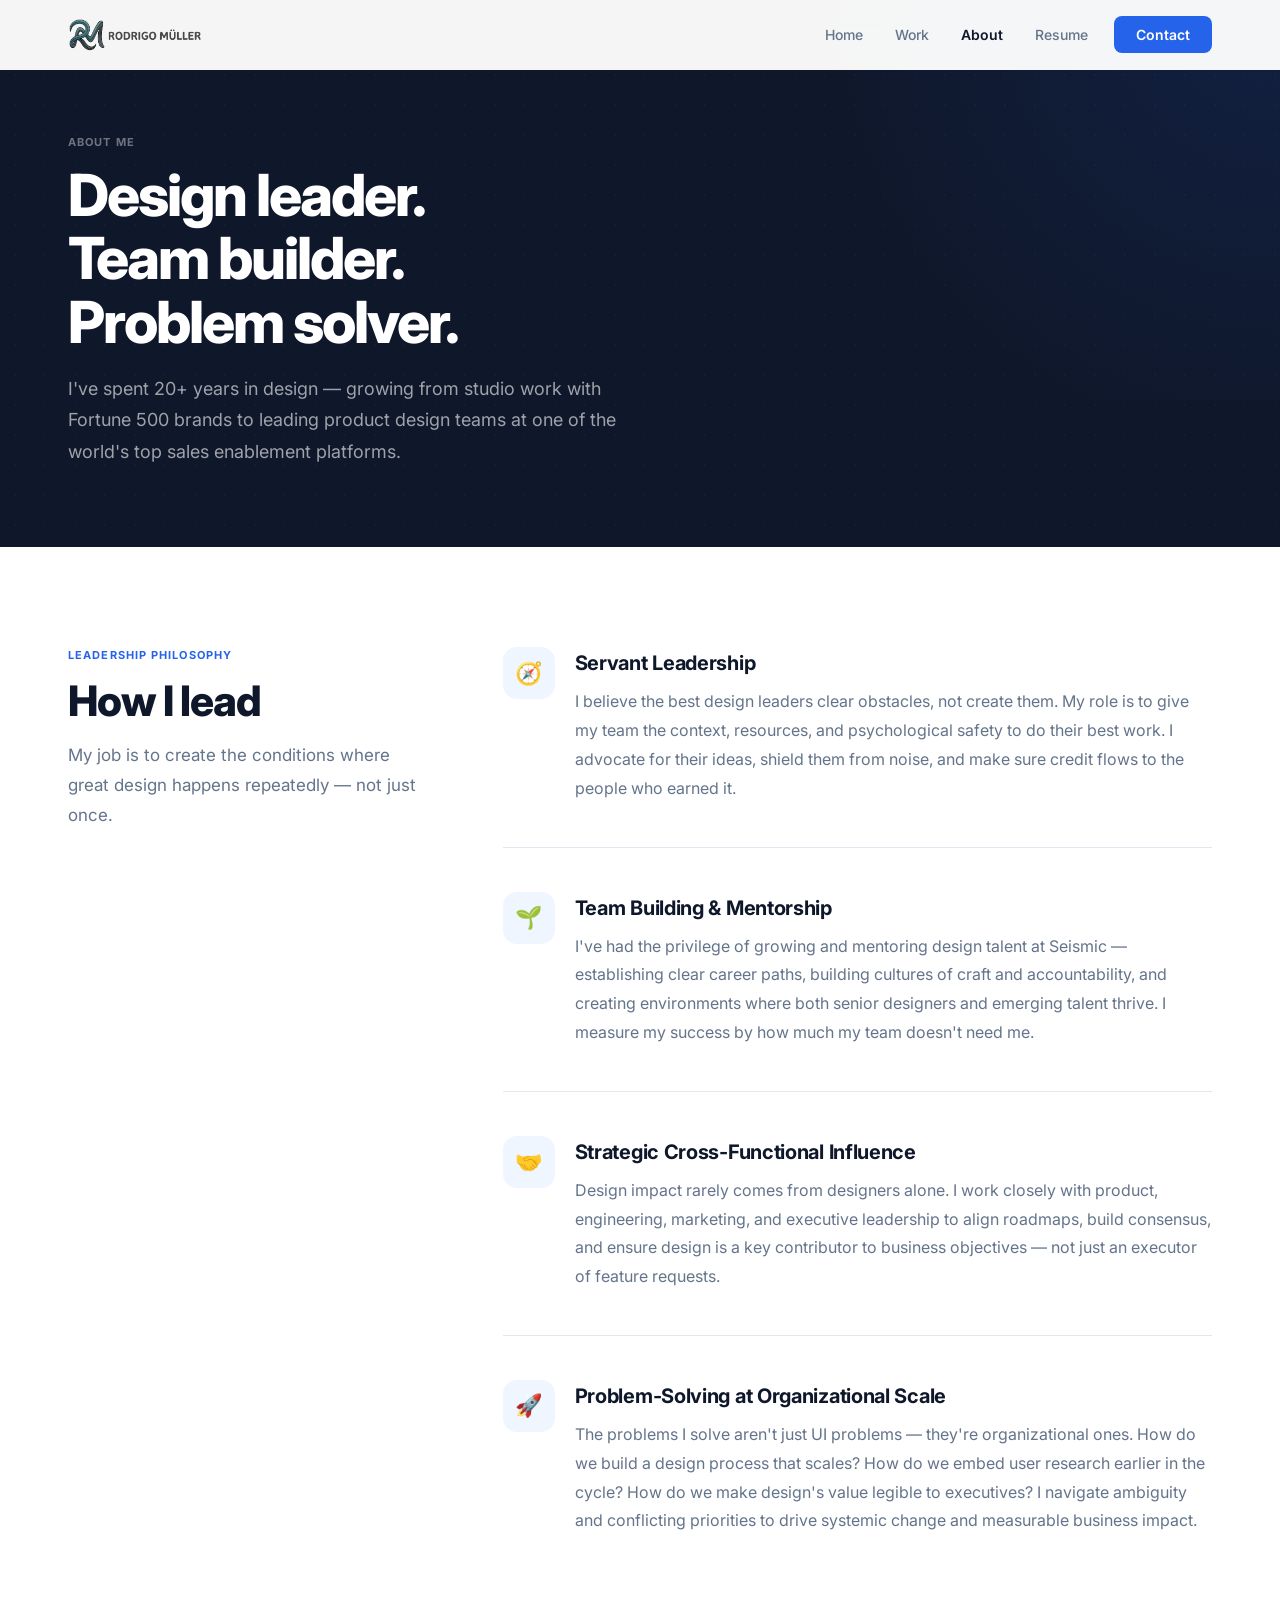
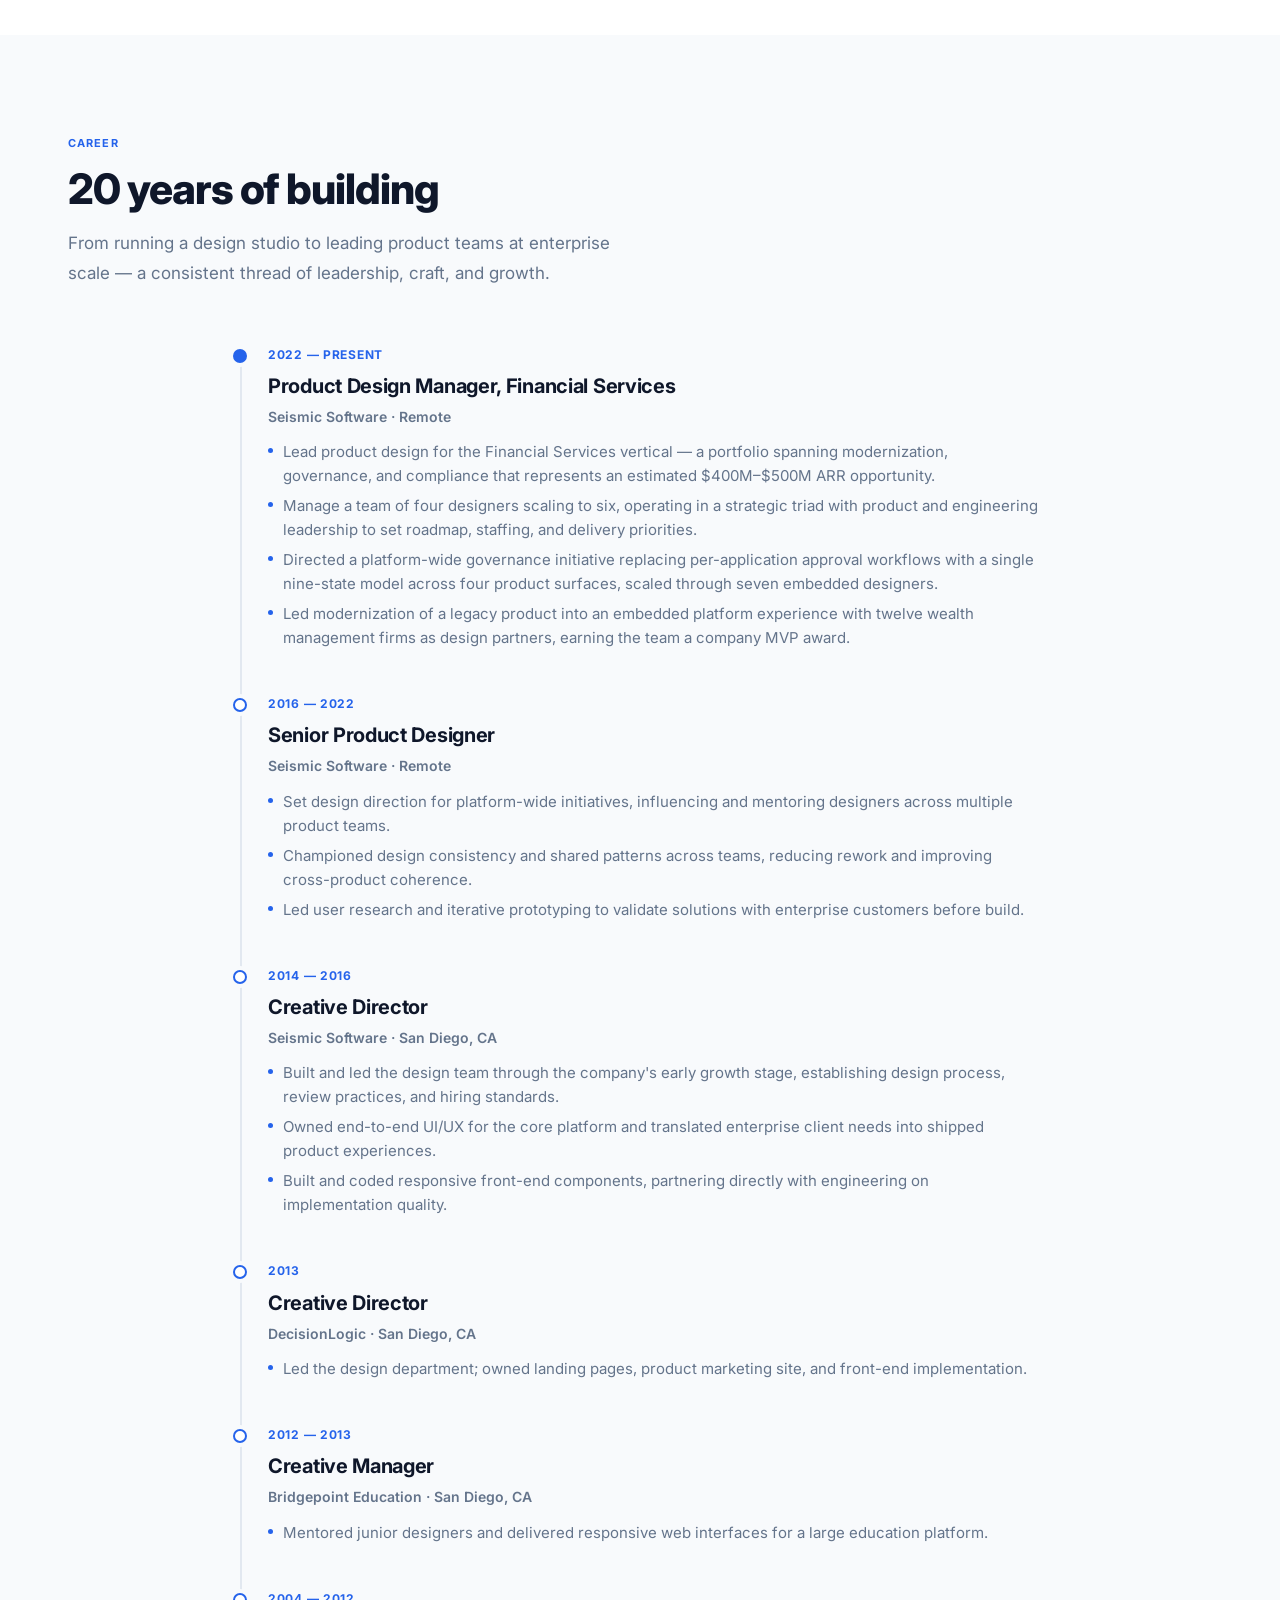
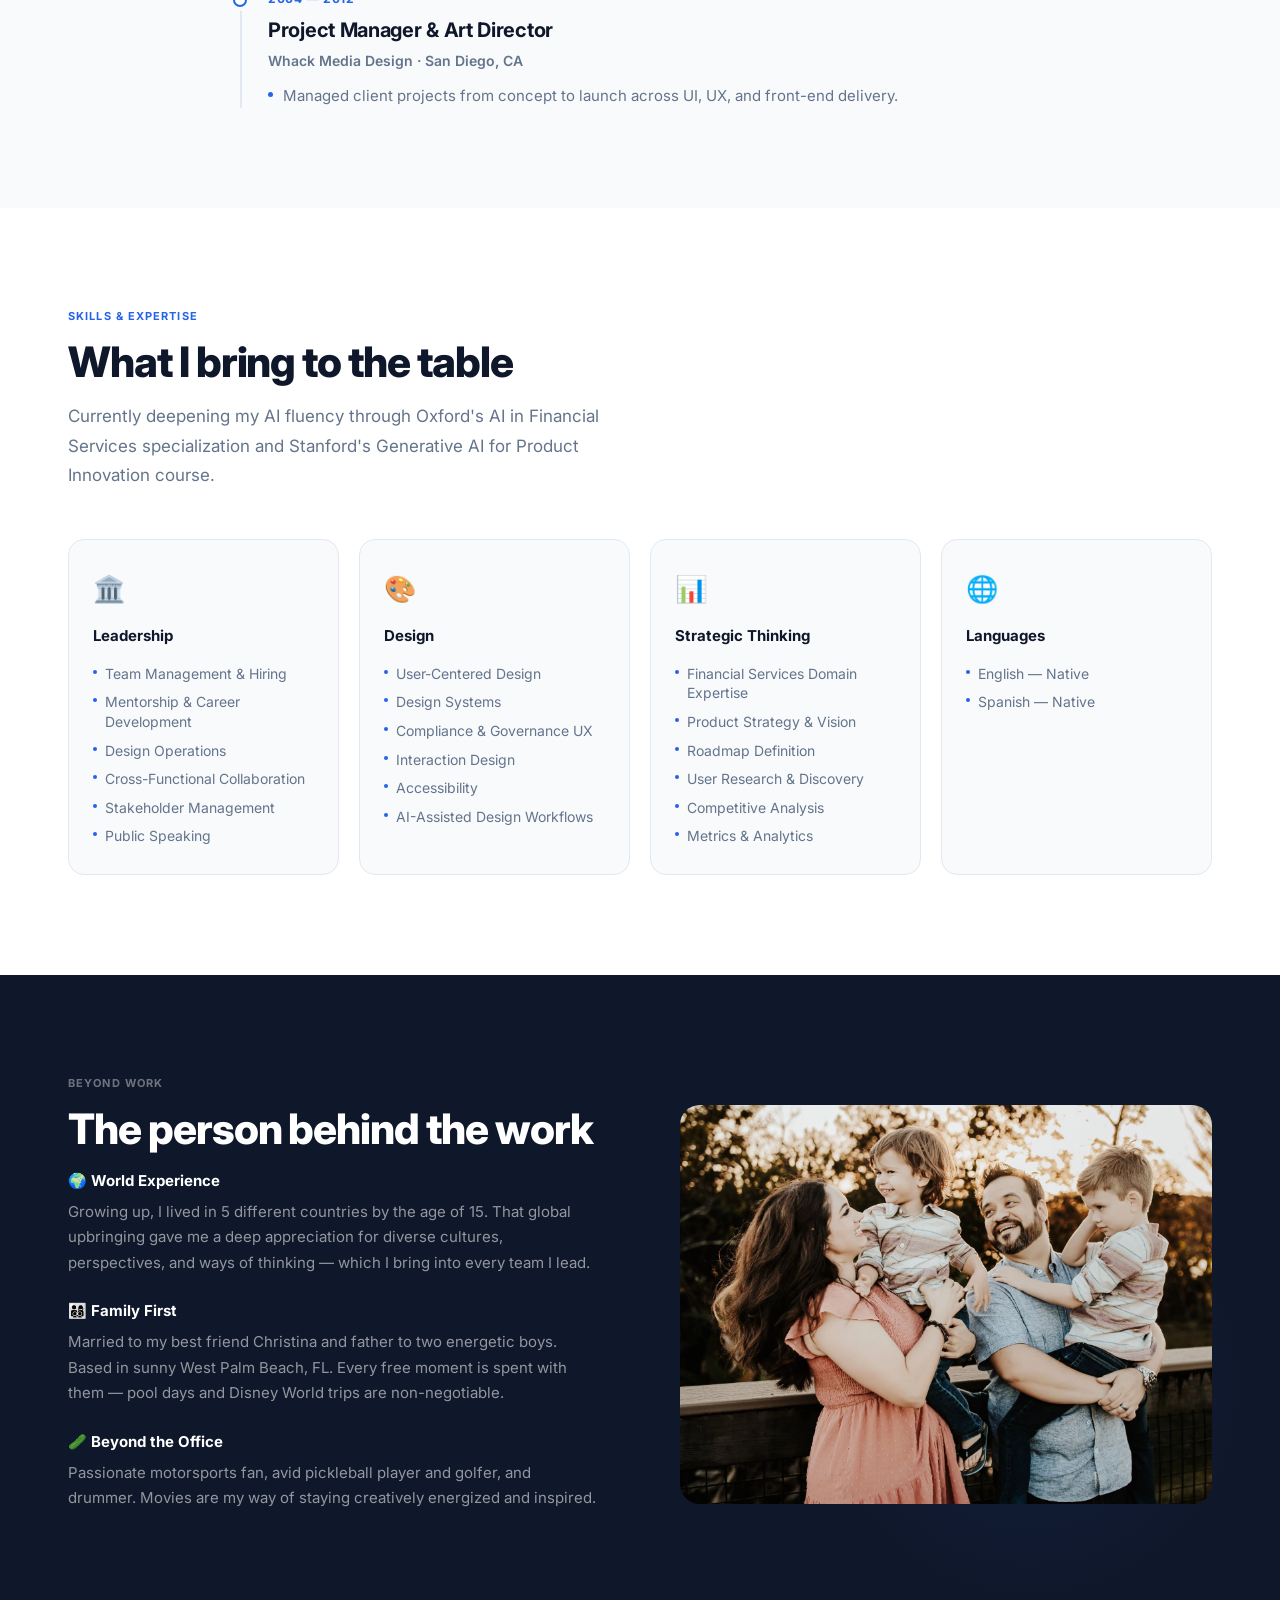
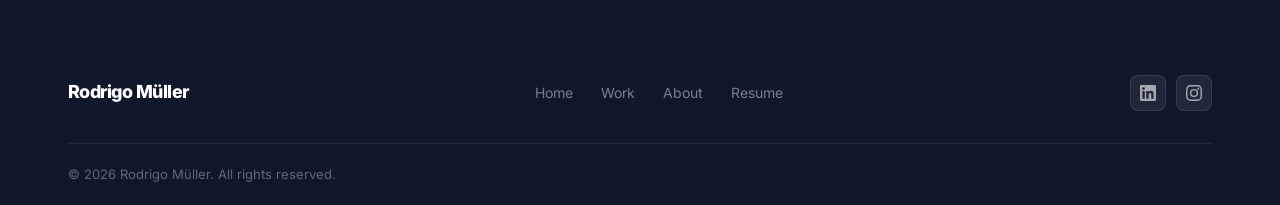
==== commit 4528a8fa: "Replace nav wordmark with logo image Swap the "Rodrigo Müller" text in the top-left nav for the RM l" ====
--- a/about.html
+++ b/about.html
@@ -12,7 +12,7 @@
   <!-- ===================== NAVIGATION ===================== -->
   <nav class="nav" id="nav">
     <div class="container">
-      <a href="index.html" class="nav-logo">Rodrigo Müller</a>
+      <a href="index.html" class="nav-logo"><img src="assets/img/RMlogo.png" alt="Rodrigo Müller" /></a>
       <ul class="nav-links" id="navLinks">
         <li><a href="index.html" class="nav-link" data-page="index.html">Home</a></li>
         <li><a href="case-studies.html" class="nav-link" data-page="case-studies.html">Work</a></li>
--- a/css/style.css
+++ b/css/style.css
@@ -101,6 +101,7 @@
   color: var(--navy);
   white-space: nowrap;
 }
+.nav-logo img { height: 34px; width: auto; display: block; }
 .nav-links {
   display: flex;
   align-items: center;
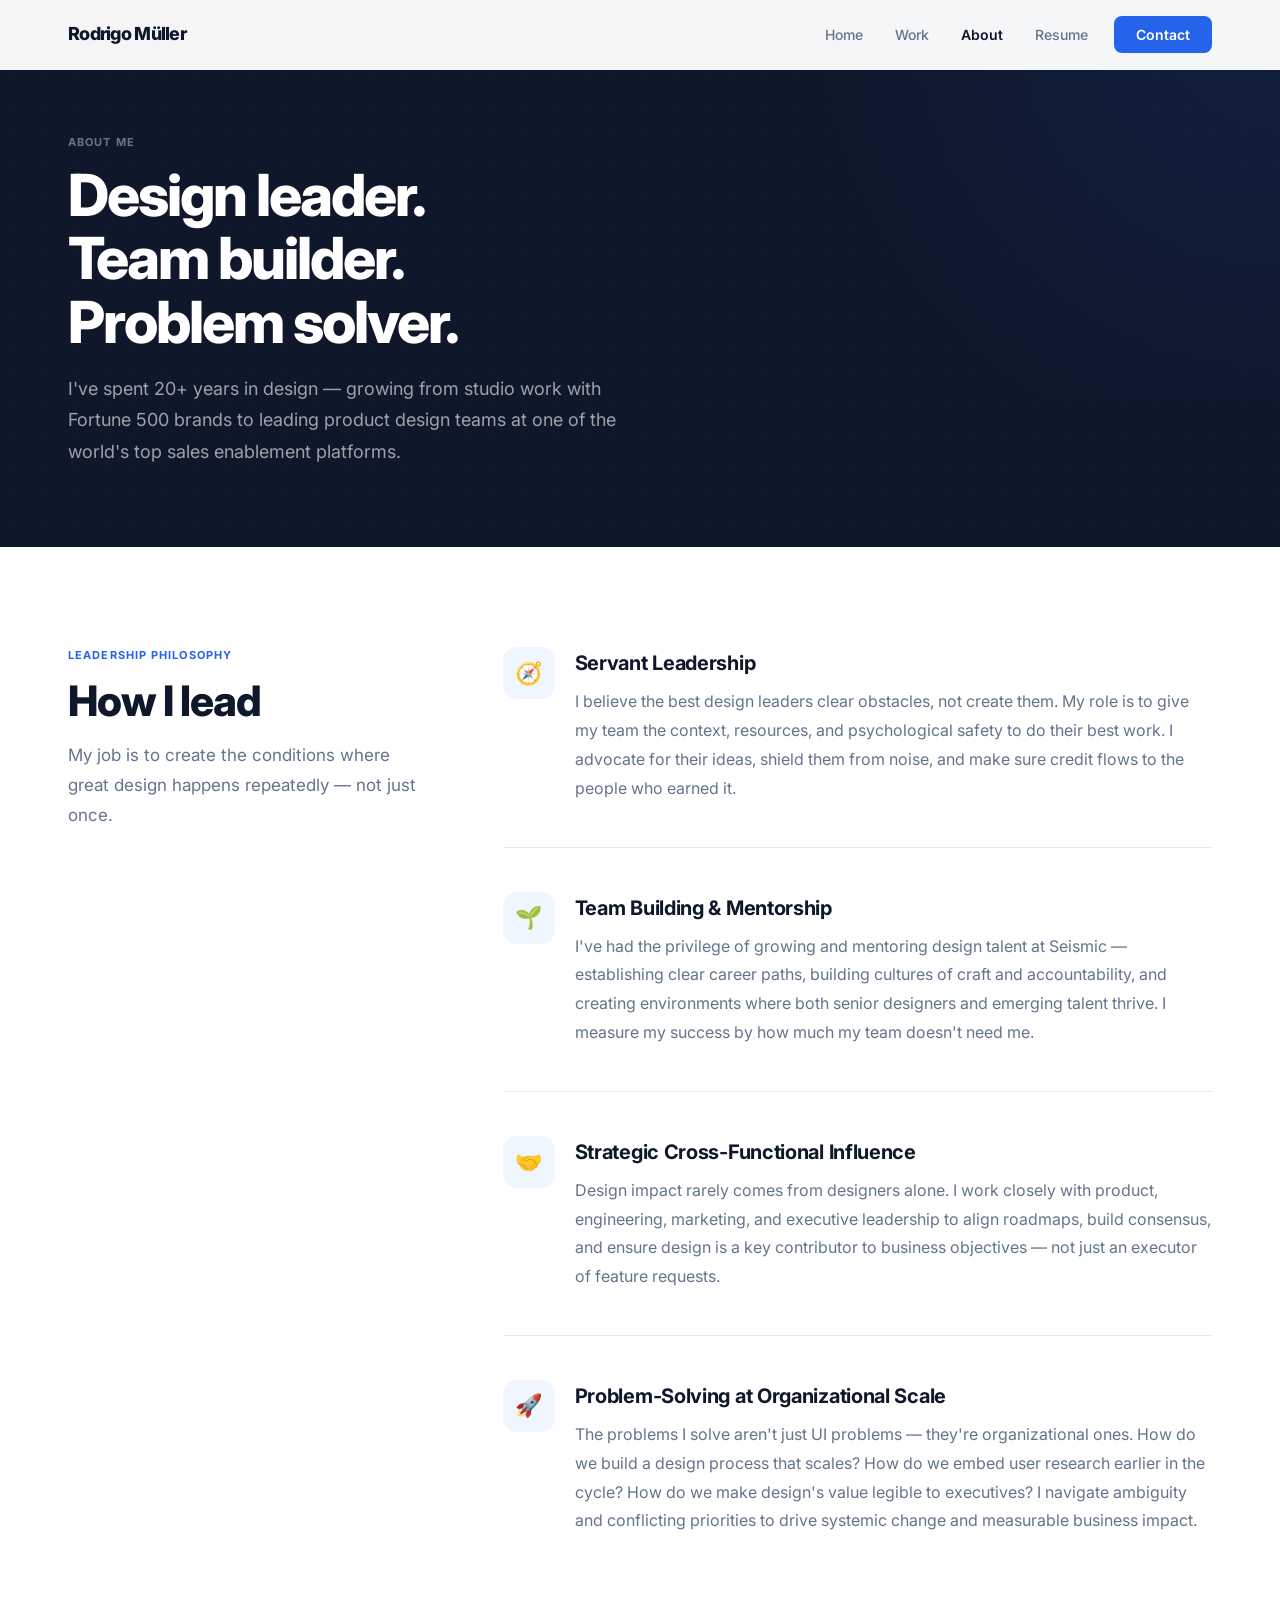
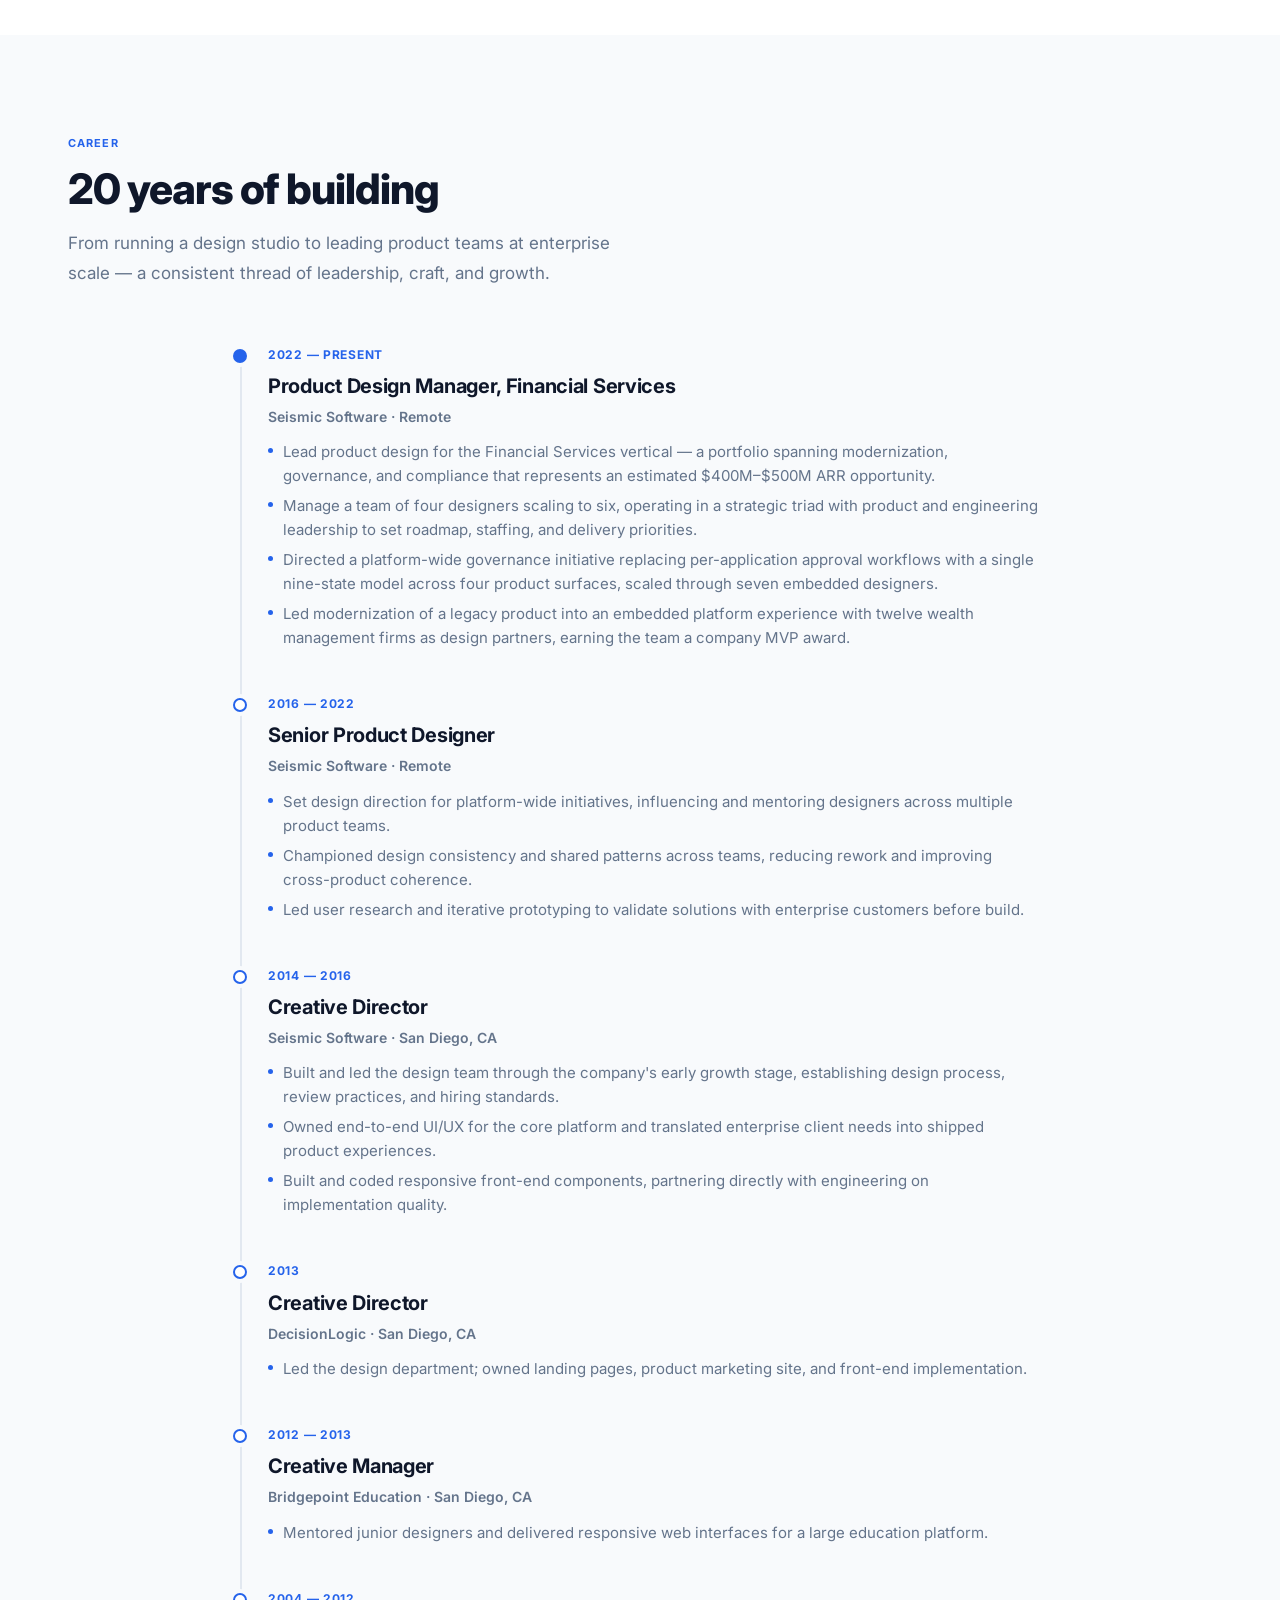
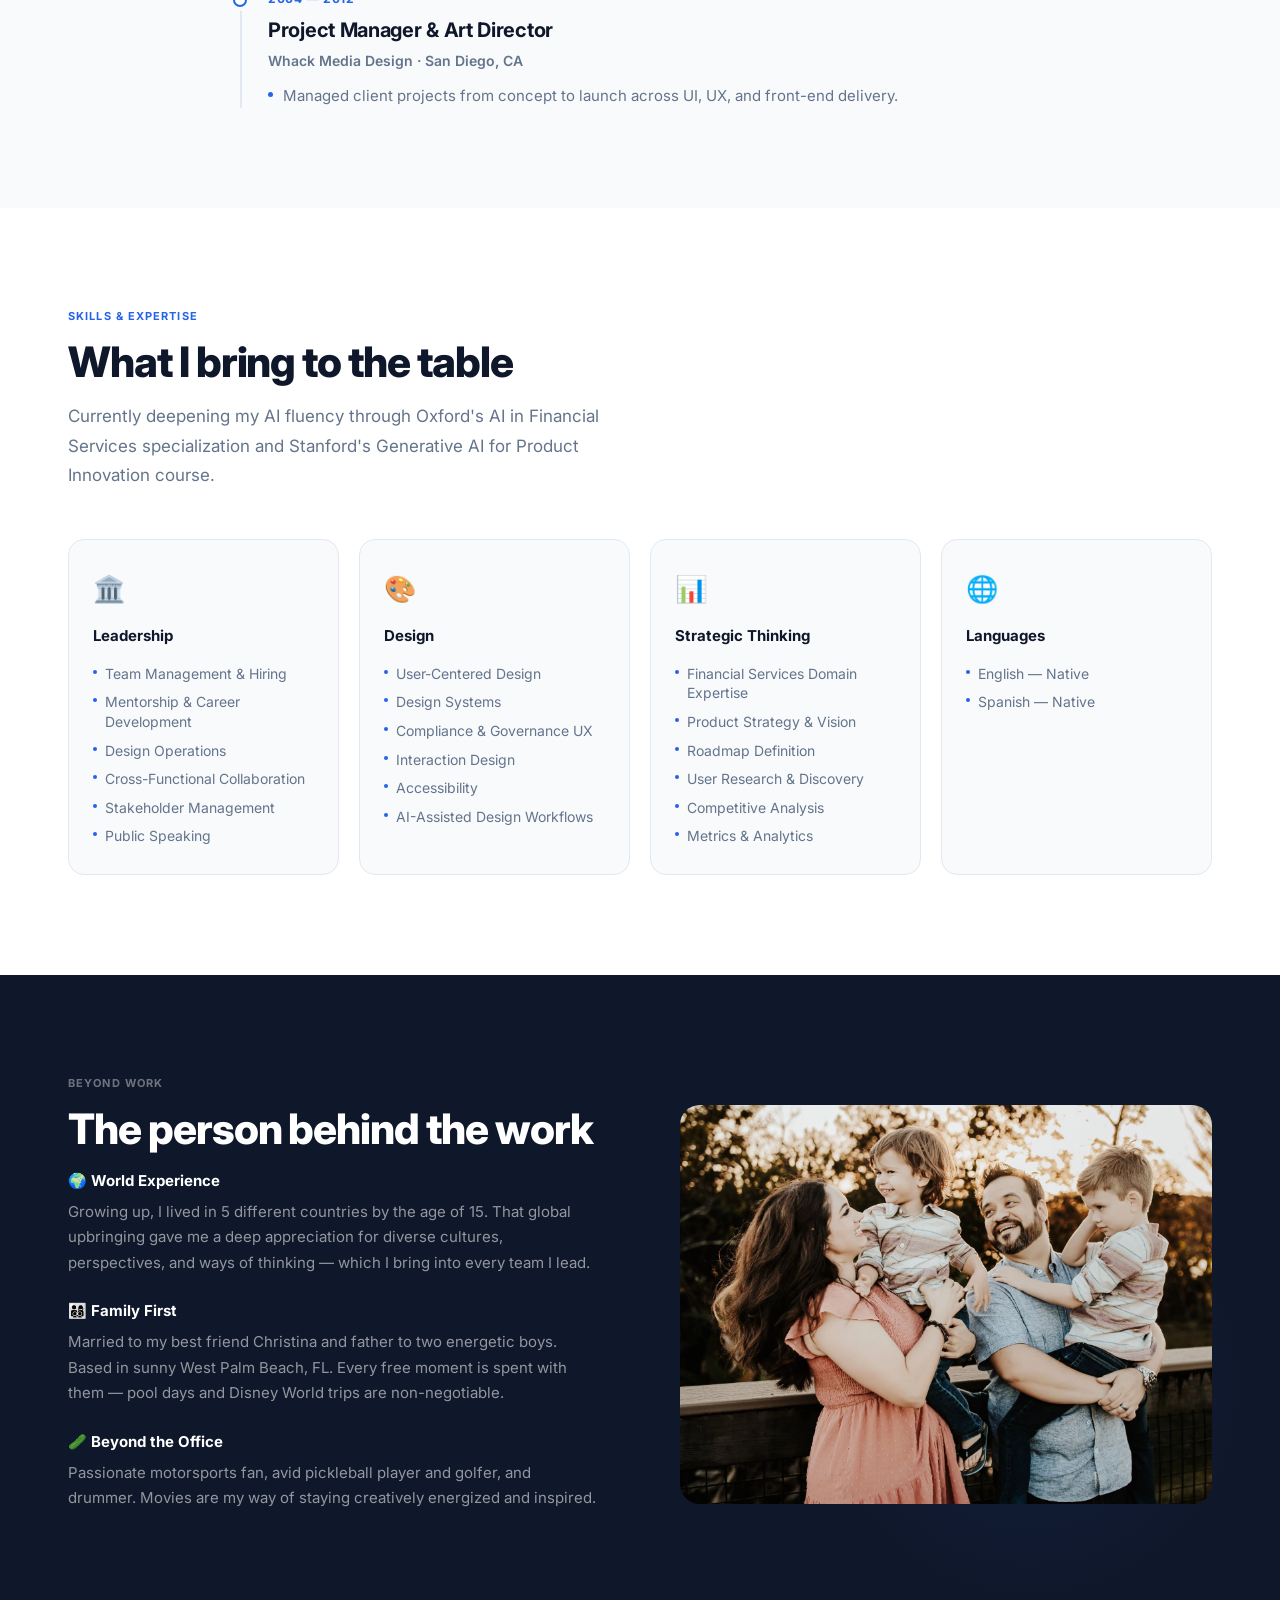
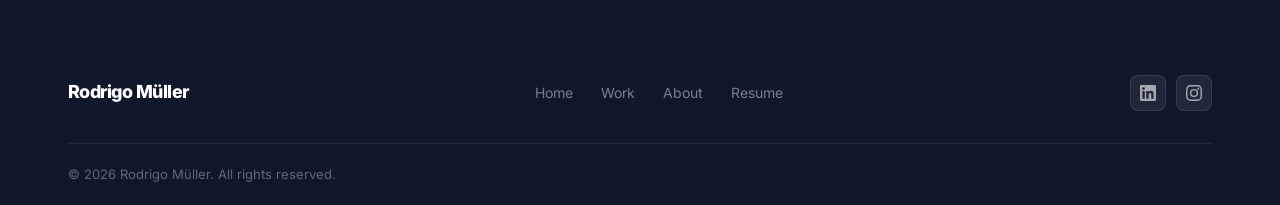
==== commit 4f0354eb: "Revert "Replace nav wordmark with logo image" This reverts commit 4528a8faa5300db6f5eb01b1be8cc87e67" ====
--- a/about.html
+++ b/about.html
@@ -12,7 +12,7 @@
   <!-- ===================== NAVIGATION ===================== -->
   <nav class="nav" id="nav">
     <div class="container">
-      <a href="index.html" class="nav-logo"><img src="assets/img/RMlogo.png" alt="Rodrigo Müller" /></a>
+      <a href="index.html" class="nav-logo">Rodrigo Müller</a>
       <ul class="nav-links" id="navLinks">
         <li><a href="index.html" class="nav-link" data-page="index.html">Home</a></li>
         <li><a href="case-studies.html" class="nav-link" data-page="case-studies.html">Work</a></li>
--- a/css/style.css
+++ b/css/style.css
@@ -101,7 +101,6 @@
   color: var(--navy);
   white-space: nowrap;
 }
-.nav-logo img { height: 34px; width: auto; display: block; }
 .nav-links {
   display: flex;
   align-items: center;
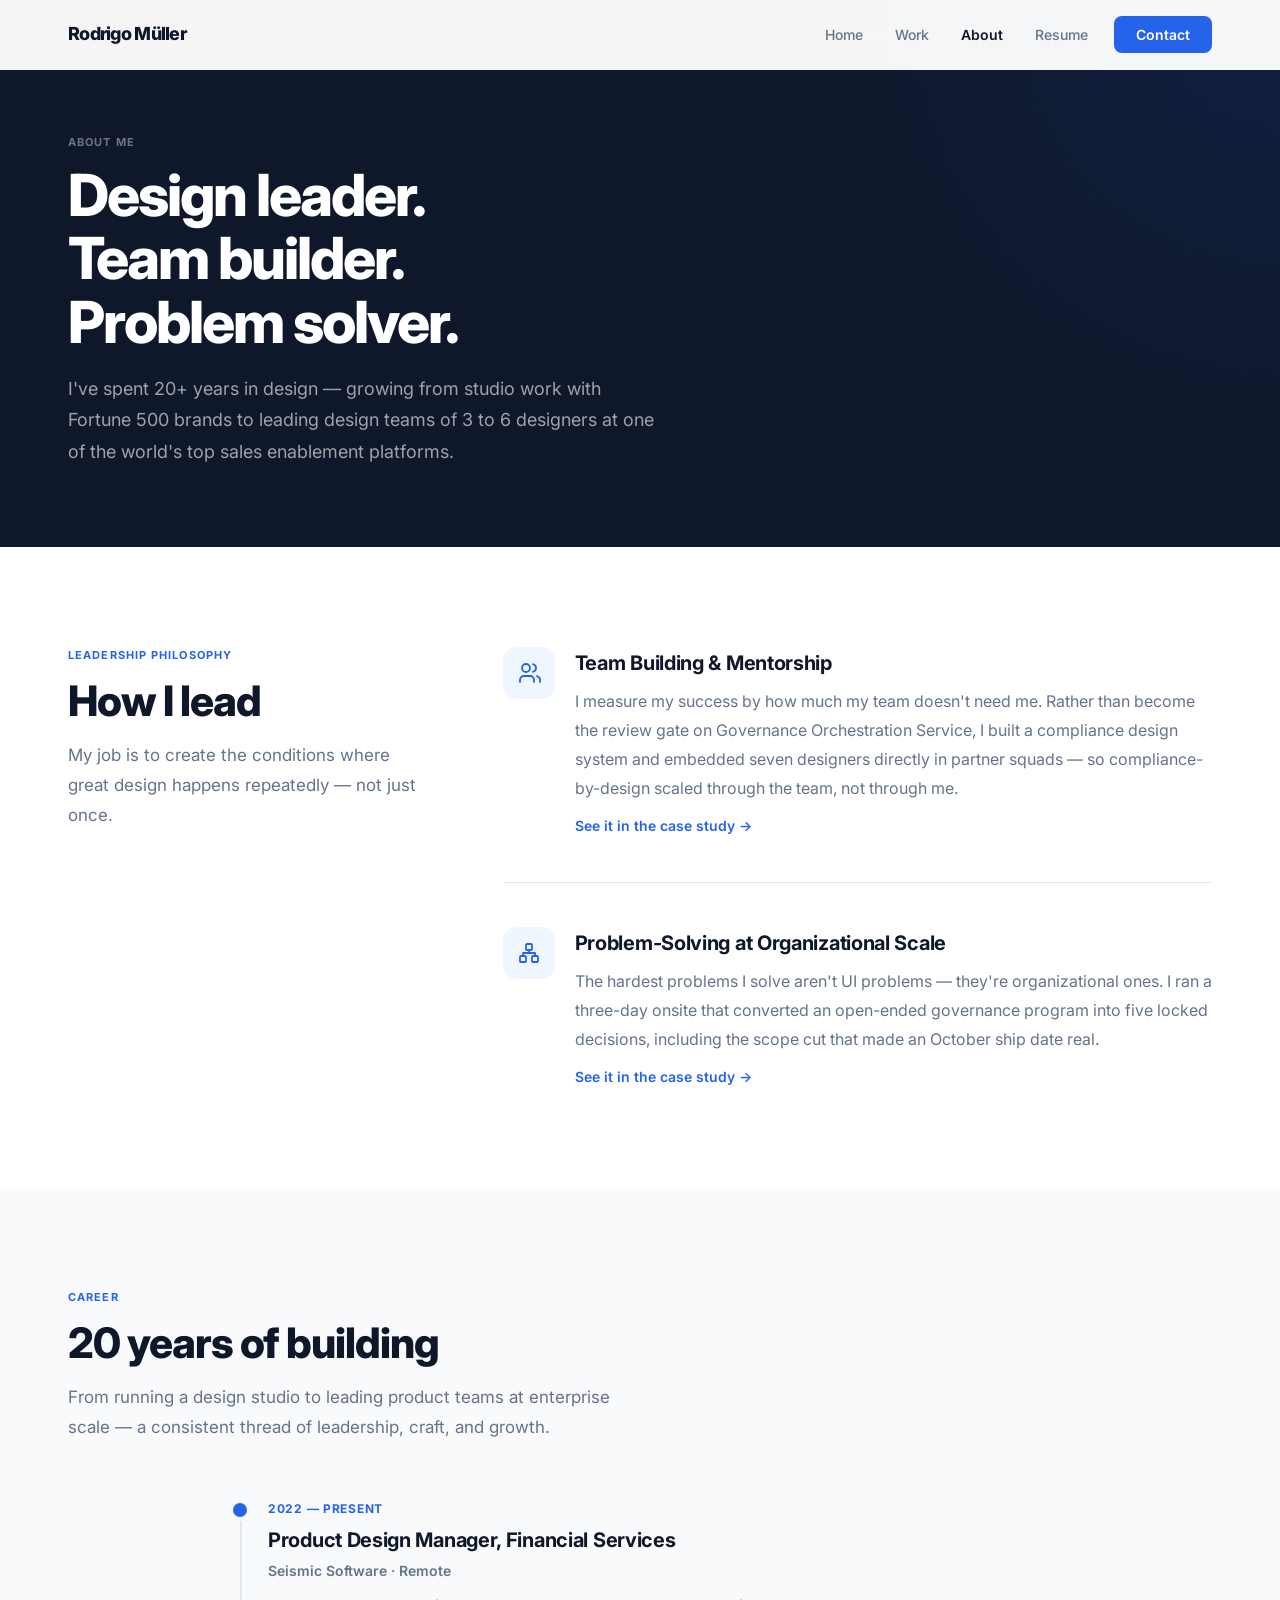
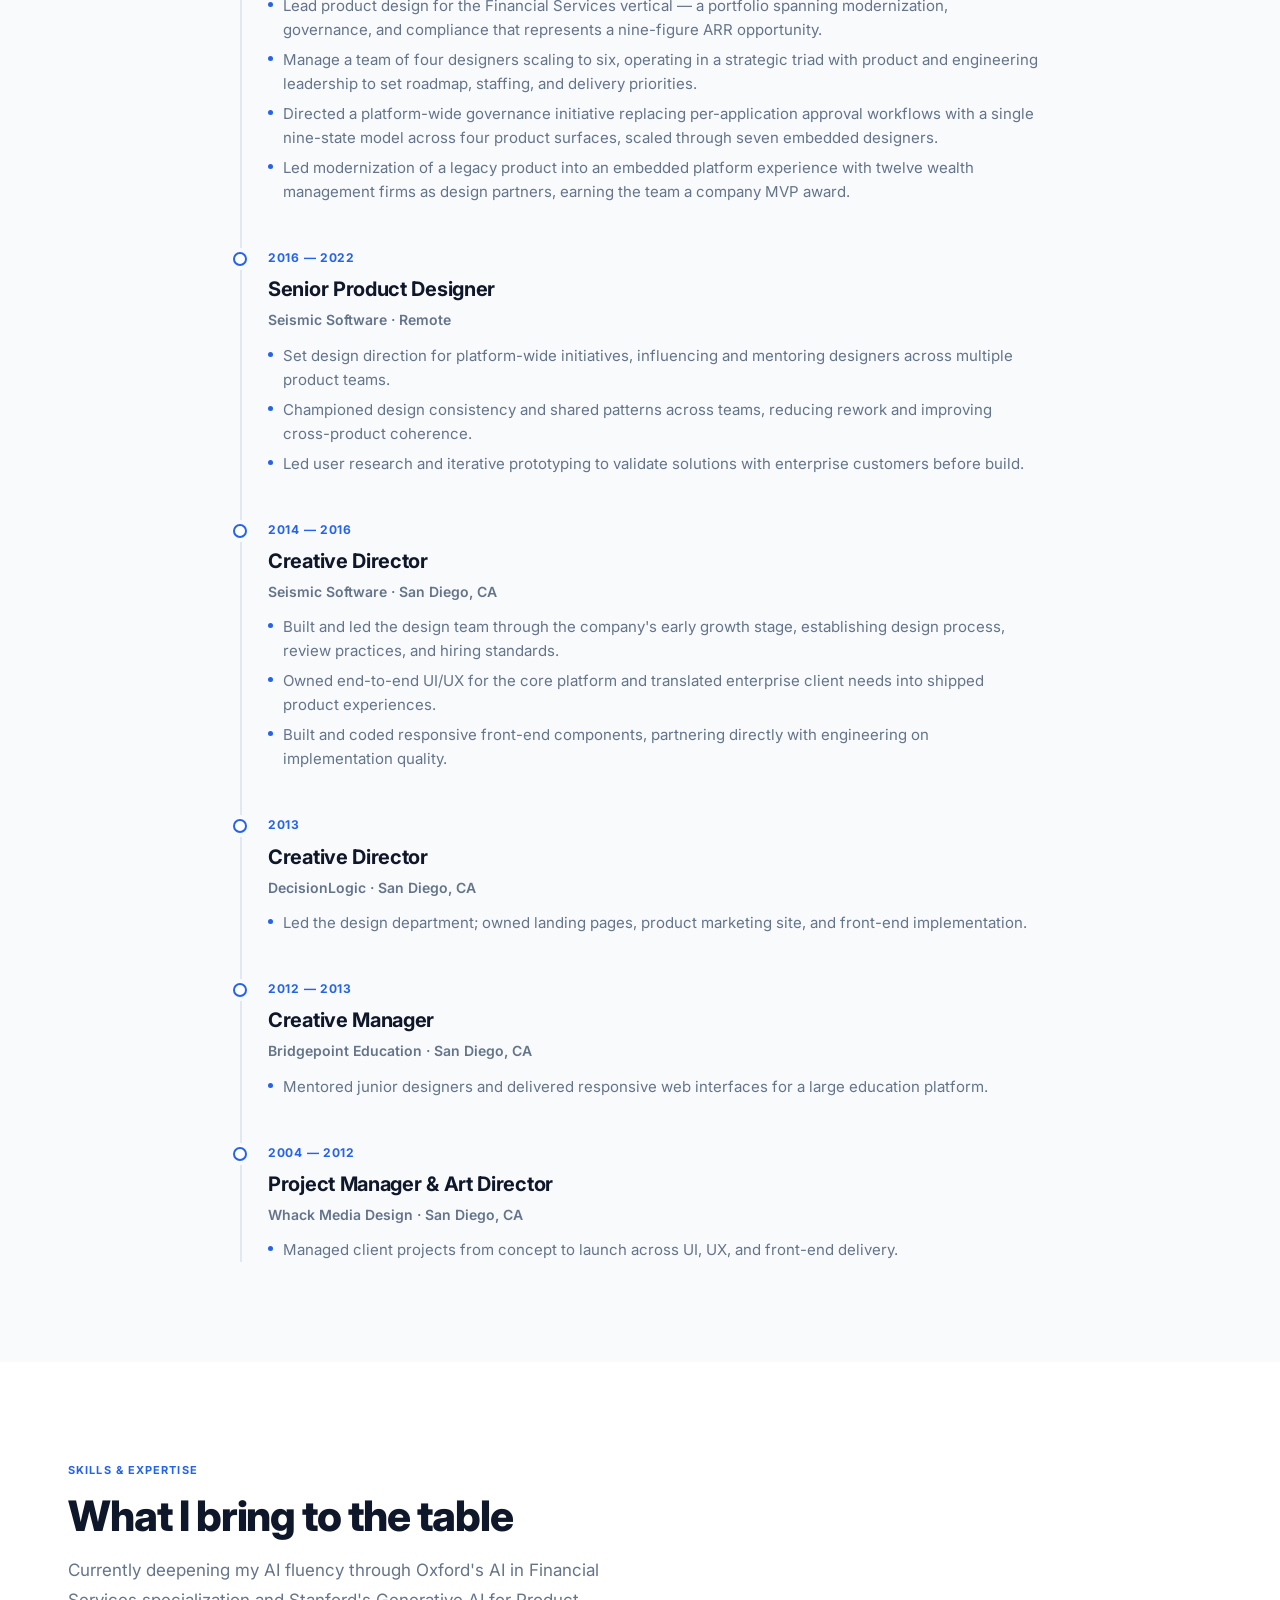
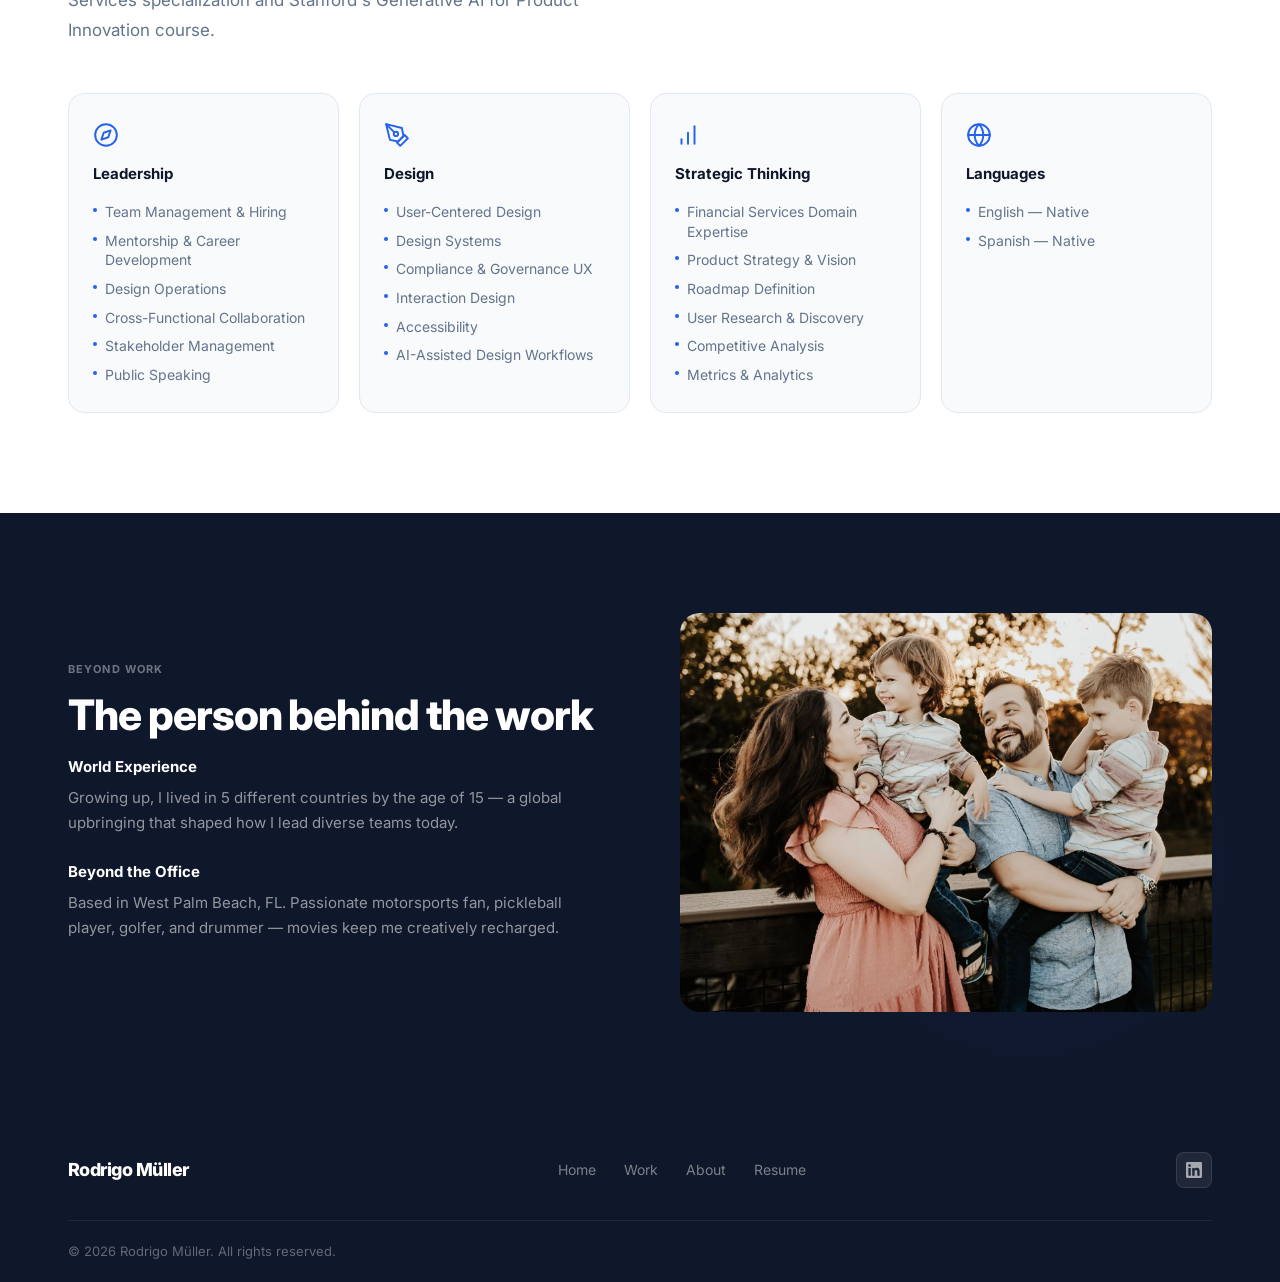
==== commit 61ac2805: "Director-level portfolio revision Priority 1 — remove confidential/misattributed content: - Removed " ====
--- a/about.html
+++ b/about.html
@@ -4,7 +4,8 @@
   <meta charset="UTF-8" />
   <meta name="viewport" content="width=device-width, initial-scale=1.0" />
   <title>About — Rodrigo Müller</title>
-  <meta name="description" content="Design leader with 20+ years of experience building products and teams. Currently Product Design Manager, Financial Services at Seismic." />
+  <meta name="description" content="Product design leader with 20+ years building design teams and enterprise products. Currently leads Financial Services design at Seismic." />
+  <meta name="robots" content="noindex, nofollow" />
   <link rel="stylesheet" href="css/style.css" />
 </head>
 <body>
@@ -33,7 +34,8 @@
       <h1 class="page-hero-title">Design leader.<br>Team builder.<br>Problem solver.</h1>
       <p class="page-hero-subtitle">
         I've spent 20+ years in design — growing from studio work with Fortune 500 brands
-        to leading product design teams at one of the world's top sales enablement platforms.
+        to leading design teams of 3 to 6 designers at one of the world's top sales
+        enablement platforms.
       </p>
     </div>
   </section>
@@ -52,52 +54,29 @@
         </div>
         <div class="leadership-items stagger">
           <div class="leadership-item">
-            <div class="leadership-icon">🧭</div>
-            <div>
-              <h3 class="leadership-item-title">Servant Leadership</h3>
-              <p class="leadership-item-desc">
-                I believe the best design leaders clear obstacles, not create them. My role
-                is to give my team the context, resources, and psychological safety to do their
-                best work. I advocate for their ideas, shield them from noise, and make sure
-                credit flows to the people who earned it.
-              </p>
-            </div>
-          </div>
-          <div class="leadership-item">
-            <div class="leadership-icon">🌱</div>
+            <div class="leadership-icon"><svg viewBox="0 0 24 24" fill="none" stroke="currentColor" stroke-width="1.8" stroke-linecap="round" stroke-linejoin="round"><path d="M17 21v-2a4 4 0 0 0-4-4H7a4 4 0 0 0-4 4v2"/><circle cx="9" cy="7" r="4"/><path d="M23 21v-2a4 4 0 0 0-3-3.87"/><path d="M16 3.13a4 4 0 0 1 0 7.75"/></svg></div>
             <div>
               <h3 class="leadership-item-title">Team Building & Mentorship</h3>
               <p class="leadership-item-desc">
-                I've had the privilege of growing and mentoring design talent at Seismic —
-                establishing clear career paths, building cultures of craft and accountability,
-                and creating environments where both senior designers and emerging talent thrive.
-                I measure my success by how much my team doesn't need me.
+                I measure my success by how much my team doesn't need me. Rather than become
+                the review gate on Governance Orchestration Service, I built a compliance
+                design system and embedded seven designers directly in partner squads — so
+                compliance-by-design scaled through the team, not through me.
               </p>
+              <a href="governance-orchestration-service.html#scaling-the-team" class="leadership-item-link">See it in the case study →</a>
             </div>
           </div>
           <div class="leadership-item">
-            <div class="leadership-icon">🤝</div>
-            <div>
-              <h3 class="leadership-item-title">Strategic Cross-Functional Influence</h3>
-              <p class="leadership-item-desc">
-                Design impact rarely comes from designers alone. I work closely with product,
-                engineering, marketing, and executive leadership to align roadmaps, build
-                consensus, and ensure design is a key contributor to business objectives —
-                not just an executor of feature requests.
-              </p>
-            </div>
-          </div>
-          <div class="leadership-item">
-            <div class="leadership-icon">🚀</div>
+            <div class="leadership-icon"><svg viewBox="0 0 24 24" fill="none" stroke="currentColor" stroke-width="1.8" stroke-linecap="round" stroke-linejoin="round"><rect x="9" y="3" width="6" height="6" rx="1"/><rect x="3" y="15" width="6" height="6" rx="1"/><rect x="15" y="15" width="6" height="6" rx="1"/><path d="M12 9v3M12 12H6v3M12 12h6v3"/></svg></div>
             <div>
               <h3 class="leadership-item-title">Problem-Solving at Organizational Scale</h3>
               <p class="leadership-item-desc">
-                The problems I solve aren't just UI problems — they're organizational ones.
-                How do we build a design process that scales? How do we embed user research
-                earlier in the cycle? How do we make design's value legible to executives?
-                I navigate ambiguity and conflicting priorities to drive systemic change and
-                measurable business impact.
+                The hardest problems I solve aren't UI problems — they're organizational
+                ones. I ran a three-day onsite that converted an open-ended governance
+                program into five locked decisions, including the scope cut that made an
+                October ship date real.
               </p>
+              <a href="governance-orchestration-service.html#my-role-as-design-leader" class="leadership-item-link">See it in the case study →</a>
             </div>
           </div>
         </div>
@@ -123,7 +102,7 @@
           <div class="timeline-role">Product Design Manager, Financial Services</div>
           <div class="timeline-company">Seismic Software · Remote</div>
           <div class="timeline-bullets">
-            <div class="timeline-bullet">Lead product design for the Financial Services vertical — a portfolio spanning modernization, governance, and compliance that represents an estimated $400M–$500M ARR opportunity.</div>
+            <div class="timeline-bullet">Lead product design for the Financial Services vertical — a portfolio spanning modernization, governance, and compliance that represents a nine-figure ARR opportunity.</div>
             <div class="timeline-bullet">Manage a team of four designers scaling to six, operating in a strategic triad with product and engineering leadership to set roadmap, staffing, and delivery priorities.</div>
             <div class="timeline-bullet">Directed a platform-wide governance initiative replacing per-application approval workflows with a single nine-state model across four product surfaces, scaled through seven embedded designers.</div>
             <div class="timeline-bullet">Led modernization of a legacy product into an embedded platform experience with twelve wealth management firms as design partners, earning the team a company MVP award.</div>
@@ -195,7 +174,7 @@
       </div>
       <div class="skills-grid stagger">
         <div class="skill-card">
-          <div class="skill-card-icon">🏛️</div>
+          <div class="skill-card-icon"><svg viewBox="0 0 24 24" fill="none" stroke="currentColor" stroke-width="1.8" stroke-linecap="round" stroke-linejoin="round"><circle cx="12" cy="12" r="10"/><polygon points="16.24 7.76 14.12 14.12 7.76 16.24 9.88 9.88 16.24 7.76"/></svg></div>
           <div class="skill-card-title">Leadership</div>
           <ul class="skill-list">
             <li>Team Management & Hiring</li>
@@ -207,7 +186,7 @@
           </ul>
         </div>
         <div class="skill-card">
-          <div class="skill-card-icon">🎨</div>
+          <div class="skill-card-icon"><svg viewBox="0 0 24 24" fill="none" stroke="currentColor" stroke-width="1.8" stroke-linecap="round" stroke-linejoin="round"><path d="M12 19l7-7 3 3-7 7-3-3z"/><path d="M18 13l-1.5-7.5L2 2l3.5 14.5L13 18l5-5z"/><path d="M2 2l7.586 7.586"/><circle cx="11" cy="11" r="2"/></svg></div>
           <div class="skill-card-title">Design</div>
           <ul class="skill-list">
             <li>User-Centered Design</li>
@@ -219,7 +198,7 @@
           </ul>
         </div>
         <div class="skill-card">
-          <div class="skill-card-icon">📊</div>
+          <div class="skill-card-icon"><svg viewBox="0 0 24 24" fill="none" stroke="currentColor" stroke-width="1.8" stroke-linecap="round" stroke-linejoin="round"><line x1="12" y1="20" x2="12" y2="10"/><line x1="18" y1="20" x2="18" y2="4"/><line x1="6" y1="20" x2="6" y2="16"/></svg></div>
           <div class="skill-card-title">Strategic Thinking</div>
           <ul class="skill-list">
             <li>Financial Services Domain Expertise</li>
@@ -231,7 +210,7 @@
           </ul>
         </div>
         <div class="skill-card">
-          <div class="skill-card-icon">🌐</div>
+          <div class="skill-card-icon"><svg viewBox="0 0 24 24" fill="none" stroke="currentColor" stroke-width="1.8" stroke-linecap="round" stroke-linejoin="round"><circle cx="12" cy="12" r="10"/><line x1="2" y1="12" x2="22" y2="12"/><path d="M12 2a15.3 15.3 0 0 1 4 10 15.3 15.3 0 0 1-4 10 15.3 15.3 0 0 1-4-10 15.3 15.3 0 0 1 4-10z"/></svg></div>
           <div class="skill-card-title">Languages</div>
           <ul class="skill-list">
             <li>English — Native</li>
@@ -250,26 +229,17 @@
           <span class="section-label">Beyond Work</span>
           <h2 class="section-title" style="color: #fff;">The person behind the work</h2>
           <div class="personal-item">
-            <div class="personal-item-title">🌍 World Experience</div>
+            <div class="personal-item-title">World Experience</div>
             <div class="personal-item-desc">
-              Growing up, I lived in 5 different countries by the age of 15. That global upbringing
-              gave me a deep appreciation for diverse cultures, perspectives, and ways of thinking —
-              which I bring into every team I lead.
+              Growing up, I lived in 5 different countries by the age of 15 — a global
+              upbringing that shaped how I lead diverse teams today.
             </div>
           </div>
           <div class="personal-item">
-            <div class="personal-item-title">👨‍👩‍👦‍👦 Family First</div>
+            <div class="personal-item-title">Beyond the Office</div>
             <div class="personal-item-desc">
-              Married to my best friend Christina and father to two energetic boys. Based in sunny
-              West Palm Beach, FL. Every free moment is spent with them — pool days and Disney World
-              trips are non-negotiable.
-            </div>
-          </div>
-          <div class="personal-item">
-            <div class="personal-item-title">🥒 Beyond the Office</div>
-            <div class="personal-item-desc">
-              Passionate motorsports fan, avid pickleball player and golfer, and drummer. Movies
-              are my way of staying creatively energized and inspired.
+              Based in West Palm Beach, FL. Passionate motorsports fan, pickleball player,
+              golfer, and drummer — movies keep me creatively recharged.
             </div>
           </div>
         </div>
@@ -295,9 +265,6 @@
           <a href="https://www.linkedin.com/in/rodmuller/" class="social-btn" target="_blank" rel="noopener" aria-label="LinkedIn">
             <svg width="16" height="16" viewBox="0 0 24 24" fill="currentColor"><path d="M20.447 20.452h-3.554v-5.569c0-1.328-.027-3.037-1.852-3.037-1.853 0-2.136 1.445-2.136 2.939v5.667H9.351V9h3.414v1.561h.046c.477-.9 1.637-1.85 3.37-1.85 3.601 0 4.267 2.37 4.267 5.455v6.286zM5.337 7.433a2.062 2.062 0 01-2.063-2.065 2.064 2.064 0 112.063 2.065zm1.782 13.019H3.555V9h3.564v11.452zM22.225 0H1.771C.792 0 0 .774 0 1.729v20.542C0 23.227.792 24 1.771 24h20.451C23.2 24 24 23.227 24 22.271V1.729C24 .774 23.2 0 22.222 0h.003z"/></svg>
           </a>
-          <a href="https://www.instagram.com/rocomu8/" class="social-btn" target="_blank" rel="noopener" aria-label="Instagram">
-            <svg width="16" height="16" viewBox="0 0 24 24" fill="currentColor"><path d="M12 2.163c3.204 0 3.584.012 4.85.07 3.252.148 4.771 1.691 4.919 4.919.058 1.265.069 1.645.069 4.849 0 3.205-.012 3.584-.069 4.849-.149 3.225-1.664 4.771-4.919 4.919-1.266.058-1.644.07-4.85.07-3.204 0-3.584-.012-4.849-.07-3.26-.149-4.771-1.699-4.919-4.92-.058-1.265-.07-1.644-.07-4.849 0-3.204.013-3.583.07-4.849.149-3.227 1.664-4.771 4.919-4.919 1.266-.057 1.645-.069 4.849-.069zM12 0C8.741 0 8.333.014 7.053.072 2.695.272.273 2.69.073 7.052.014 8.333 0 8.741 0 12c0 3.259.014 3.668.072 4.948.2 4.358 2.618 6.78 6.98 6.98C8.333 23.986 8.741 24 12 24c3.259 0 3.668-.014 4.948-.072 4.354-.2 6.782-2.618 6.979-6.98.059-1.28.073-1.689.073-4.948 0-3.259-.014-3.667-.072-4.947-.196-4.354-2.617-6.78-6.979-6.98C15.668.014 15.259 0 12 0zm0 5.838a6.162 6.162 0 100 12.324 6.162 6.162 0 000-12.324zM12 16a4 4 0 110-8 4 4 0 010 8zm6.406-11.845a1.44 1.44 0 100 2.881 1.44 1.44 0 000-2.881z"/></svg>
-          </a>
         </div>
       </div>
       <div class="footer-bottom">
--- a/css/style.css
+++ b/css/style.css
@@ -476,20 +476,23 @@
 .leadership-teaser-content .btn-ghost { margin-top: 12px; }
 .pillars-grid {
   display: grid;
-  grid-template-columns: 1fr 1fr;
+  grid-template-columns: 1fr;
   gap: 14px;
 }
 .pillar {
   background: rgba(255,255,255,0.04);
   border: 1px solid rgba(255,255,255,0.07);
   border-radius: 14px;
-  padding: 22px 20px;
+  padding: 24px 24px 22px;
   transition: var(--ease);
 }
 .pillar:hover { background: rgba(255,255,255,0.07); }
-.pillar-icon { font-size: 22px; margin-bottom: 10px; }
-.pillar-title { font-size: 14px; font-weight: 700; color: var(--white); margin-bottom: 6px; }
-.pillar-desc { font-size: 13px; color: rgba(255,255,255,0.5); line-height: 1.55; }
+.pillar-icon { width: 22px; height: 22px; margin-bottom: 12px; color: #60A5FA; }
+.pillar-icon svg { width: 100%; height: 100%; }
+.pillar-title { font-size: 15px; font-weight: 700; color: var(--white); margin-bottom: 8px; }
+.pillar-desc { font-size: 14px; color: rgba(255,255,255,0.55); line-height: 1.65; margin-bottom: 12px; }
+.pillar-link { font-size: 13px; font-weight: 600; color: #60A5FA; display: inline-block; transition: var(--ease); }
+.pillar-link:hover { color: #93C5FD; }
 
 /* ============================================================
    Contact CTA (Home)
@@ -609,9 +612,10 @@
   border-radius: 14px;
   background: var(--blue-light);
   display: flex; align-items: center; justify-content: center;
-  font-size: 22px;
+  color: var(--blue);
   flex-shrink: 0;
 }
+.leadership-icon svg { width: 24px; height: 24px; }
 .leadership-item-title {
   font-size: 20px;
   font-weight: 700;
@@ -623,7 +627,10 @@
   font-size: 16px;
   color: var(--text-muted);
   line-height: 1.8;
-}
+  margin-bottom: 10px;
+}
+.leadership-item-link { font-size: 14px; font-weight: 600; color: var(--blue); display: inline-block; transition: var(--ease); }
+.leadership-item-link:hover { color: var(--blue-hover); }
 
 /* ============================================================
    About Page — Career Timeline
@@ -707,7 +714,8 @@
   border-radius: 16px;
   padding: 28px 24px;
 }
-.skill-card-icon { font-size: 26px; margin-bottom: 14px; }
+.skill-card-icon { width: 26px; height: 26px; margin-bottom: 14px; color: var(--blue); }
+.skill-card-icon svg { width: 100%; height: 100%; }
 .skill-card-title { font-size: 15px; font-weight: 700; margin-bottom: 16px; color: var(--text); }
 .skill-list { display: flex; flex-direction: column; gap: 9px; }
 .skill-list li {
@@ -913,7 +921,7 @@
 /* Case study body */
 .case-body { padding: 80px 0; }
 .case-body .container { max-width: 880px; }
-.case-section { margin-bottom: 72px; }
+.case-section { margin-bottom: 72px; scroll-margin-top: calc(var(--nav-h) + 24px); }
 .case-section-label {
   font-size: 11px;
   font-weight: 700;
